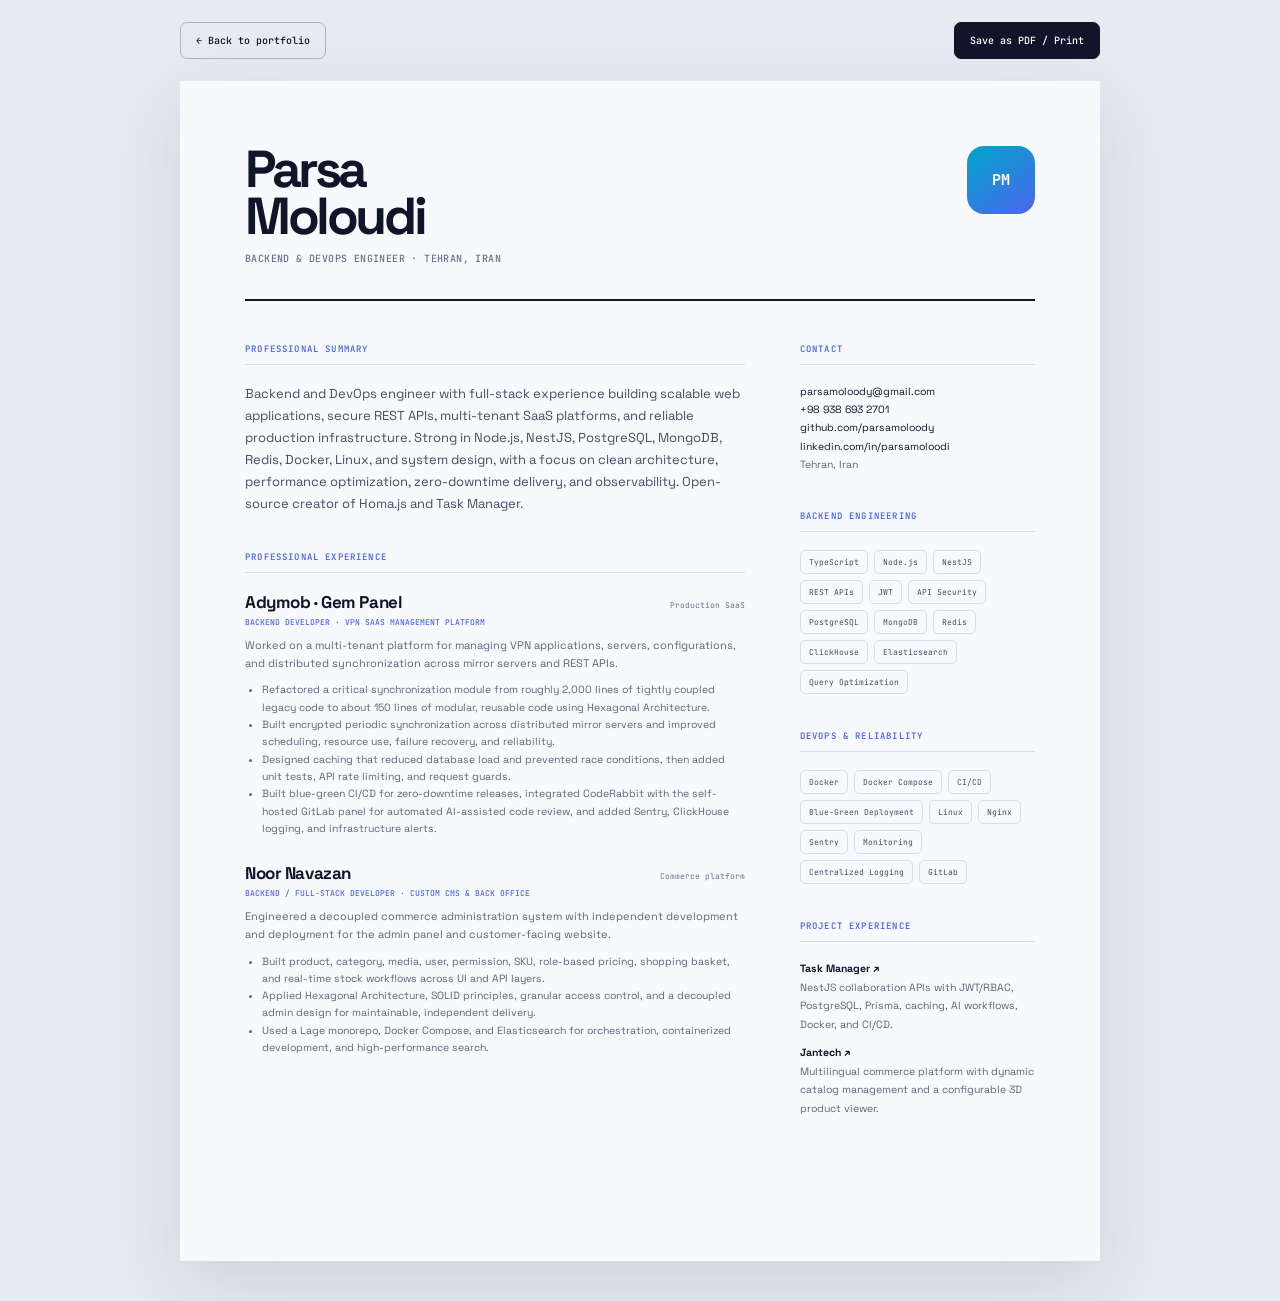
==== resume.html @ d41de558 "Add CodeRabbit GitLab integration to resume" ====
<!DOCTYPE html>
<html lang="en">
<head>
  <meta charset="UTF-8">
  <meta name="viewport" content="width=device-width, initial-scale=1.0">
  <meta name="description" content="Résumé of Parsa Moloudi, backend and DevOps engineer specializing in scalable APIs, clean architecture, performance, CI/CD, and production reliability.">
  <title>Parsa Moloudi | Backend &amp; DevOps Résumé</title>
  <link rel="preconnect" href="https://fonts.googleapis.com">
  <link rel="preconnect" href="https://fonts.gstatic.com" crossorigin>
  <link href="https://fonts.googleapis.com/css2?family=JetBrains+Mono:wght@400;500;600&family=Space+Grotesk:wght@400;500;600;700&display=swap" rel="stylesheet">
  <style>
    :root{--ink:#11152a;--muted:#68708a;--line:#d8dceb;--paper:#f8f9fd;--blue:#4d66ed;--cyan:#00a6ca;--display:"Space Grotesk",sans-serif;--mono:"JetBrains Mono",monospace}*{box-sizing:border-box}body{margin:0;color:var(--ink);background:#e8eaf2;font-family:var(--display);-webkit-font-smoothing:antialiased}.actions{display:flex;width:min(920px,calc(100% - 32px));margin:22px auto;align-items:center;justify-content:space-between}.actions a,.actions button{padding:11px 15px;border:1px solid #aeb4c7;border-radius:7px;color:var(--ink);background:transparent;font:500 10px var(--mono);text-decoration:none;cursor:pointer}.actions button{color:#fff;border-color:var(--ink);background:var(--ink)}.page{width:min(920px,calc(100% - 32px));min-height:1180px;margin:0 auto 40px;padding:65px;background:var(--paper);box-shadow:0 25px 70px rgba(25,30,55,.12)}.header{display:grid;grid-template-columns:1fr auto;gap:35px;padding-bottom:34px;border-bottom:2px solid var(--ink)}.header h1{margin:0;font-size:52px;line-height:.9;letter-spacing:-.065em}.header p{margin:12px 0 0;color:var(--muted);font:500 10px var(--mono);letter-spacing:.04em}.mark{display:grid;width:68px;height:68px;place-items:center;border-radius:17px;color:#fff;background:linear-gradient(145deg,var(--cyan),var(--blue));font:700 15px var(--mono)}.layout{display:grid;grid-template-columns:1.7fr .8fr;gap:55px;padding-top:42px}section{margin-bottom:36px}h2{margin:0 0 18px;padding-bottom:9px;border-bottom:1px solid var(--line);color:var(--blue);font:600 9px var(--mono);letter-spacing:.13em;text-transform:uppercase}.summary{margin:0;color:#454d66;font-size:13px;line-height:1.7}.entry{margin-bottom:25px}.entry-head{display:flex;align-items:baseline;justify-content:space-between;gap:20px}.entry h3{margin:0;font-size:17px;letter-spacing:-.025em}.entry time{color:var(--muted);font:400 8px var(--mono);white-space:nowrap}.entry .type{display:block;margin-top:4px;color:var(--blue);font:500 8px var(--mono)}.entry p{margin:9px 0 0;color:#5d647b;font-size:11px;line-height:1.65}.entry ul{margin:9px 0 0;padding-left:17px;color:#5d647b;font-size:10.5px;line-height:1.65}.side p,.side a{color:#5d647b;font-size:10.5px;line-height:1.75}.side a{color:var(--ink);text-decoration:none}.skills{display:flex;flex-wrap:wrap;gap:6px}.skills span{padding:6px 8px;border:1px solid var(--line);border-radius:5px;color:#454d66;font:400 8px var(--mono)}.facts{margin:0}.facts div{display:flex;justify-content:space-between;padding:8px 0;border-bottom:1px solid var(--line);font-size:10px}.facts dt{color:var(--muted)}.facts dd{margin:0;font-weight:600}.note{padding:11px;border-left:2px solid var(--cyan);background:#f0f4ff;color:#5d647b!important;font-size:9px!important}@media(max-width:680px){.page{padding:38px 26px}.layout{grid-template-columns:1fr;gap:15px}.header h1{font-size:40px}.mark{width:54px;height:54px}.actions{margin-block:14px}}@media print{@page{size:A4;margin:0}body{background:#fff}.actions{display:none}.page{width:100%;min-height:auto;margin:0;padding:45px 52px;box-shadow:none}.layout{gap:45px}section{margin-bottom:28px}}
  </style>
</head>
<body>
  <div class="actions"><a href="index.html">← Back to portfolio</a><button type="button" onclick="window.print()">Save as PDF / Print</button></div>
  <main class="page">
    <header class="header">
      <div><h1>Parsa<br>Moloudi</h1><p>BACKEND &amp; DEVOPS ENGINEER · TEHRAN, IRAN</p></div>
      <div class="mark">PM</div>
    </header>

    <div class="layout">
      <div>
        <section>
          <h2>Professional summary</h2>
          <p class="summary">Backend and DevOps engineer with full-stack experience building scalable web applications, secure REST APIs, multi-tenant SaaS platforms, and reliable production infrastructure. Strong in Node.js, NestJS, PostgreSQL, MongoDB, Redis, Docker, Linux, and system design, with a focus on clean architecture, performance optimization, zero-downtime delivery, and observability. Open-source creator of Homa.js and Task Manager.</p>
        </section>

        <section>
          <h2>Professional experience</h2>
          <article class="entry">
            <div class="entry-head"><h3>Adymob · Gem Panel</h3><time>Production SaaS</time></div>
            <span class="type">BACKEND DEVELOPER · VPN SAAS MANAGEMENT PLATFORM</span>
            <p>Worked on a multi-tenant platform for managing VPN applications, servers, configurations, and distributed synchronization across mirror servers and REST APIs.</p>
            <ul><li>Refactored a critical synchronization module from roughly 2,000 lines of tightly coupled legacy code to about 150 lines of modular, reusable code using Hexagonal Architecture.</li><li>Built encrypted periodic synchronization across distributed mirror servers and improved scheduling, resource use, failure recovery, and reliability.</li><li>Designed caching that reduced database load and prevented race conditions, then added unit tests, API rate limiting, and request guards.</li><li>Built blue-green CI/CD for zero-downtime releases, integrated CodeRabbit with the self-hosted GitLab panel for automated AI-assisted code review, and added Sentry, ClickHouse logging, and infrastructure alerts.</li></ul>
          </article>

          <article class="entry">
            <div class="entry-head"><h3>Noor Navazan</h3><time>Commerce platform</time></div>
            <span class="type">BACKEND / FULL-STACK DEVELOPER · CUSTOM CMS &amp; BACK OFFICE</span>
            <p>Engineered a decoupled commerce administration system with independent development and deployment for the admin panel and customer-facing website.</p>
            <ul><li>Built product, category, media, user, permission, SKU, role-based pricing, shopping basket, and real-time stock workflows across UI and API layers.</li><li>Applied Hexagonal Architecture, SOLID principles, granular access control, and a decoupled admin design for maintainable, independent delivery.</li><li>Used a Lage monorepo, Docker Compose, and Elasticsearch for orchestration, containerized development, and high-performance search.</li></ul>
          </article>
        </section>
      </div>

      <aside class="side">
        <section>
          <h2>Contact</h2>
          <p><a href="mailto:parsamoloody@gmail.com">parsamoloody@gmail.com</a><br><a href="tel:+989386932701">+98 938 693 2701</a><br><a href="https://github.com/parsamoloody">github.com/parsamoloody</a><br><a href="https://www.linkedin.com/in/parsamoloodi/">linkedin.com/in/parsamoloodi</a><br>Tehran, Iran</p>
        </section>

        <section>
          <h2>Backend engineering</h2>
          <div class="skills"><span>TypeScript</span><span>Node.js</span><span>NestJS</span><span>REST APIs</span><span>JWT</span><span>API Security</span><span>PostgreSQL</span><span>MongoDB</span><span>Redis</span><span>ClickHouse</span><span>Elasticsearch</span><span>Query Optimization</span></div>
        </section>

        <section>
          <h2>DevOps &amp; reliability</h2>
          <div class="skills"><span>Docker</span><span>Docker Compose</span><span>CI/CD</span><span>Blue-Green Deployment</span><span>Linux</span><span>Nginx</span><span>Sentry</span><span>Monitoring</span><span>Centralized Logging</span><span>GitLab</span></div>
        </section>

        <section>
          <h2>Project experience</h2>
          <p><strong><a href="https://github.com/parsamoloody/taks_manager">Task Manager ↗</a></strong><br>NestJS collaboration APIs with JWT/RBAC, PostgreSQL, Prisma, caching, AI workflows, Docker, and CI/CD.</p>
          <p><strong><a href="https://smartcdv2.vercel.app/en">Jantech ↗</a></strong><br>Multilingual commerce platform with dynamic catalog management and a configurable 3D product viewer.</p>
        </section>
      </aside>
    </div>
  </main>
</body>
</html>
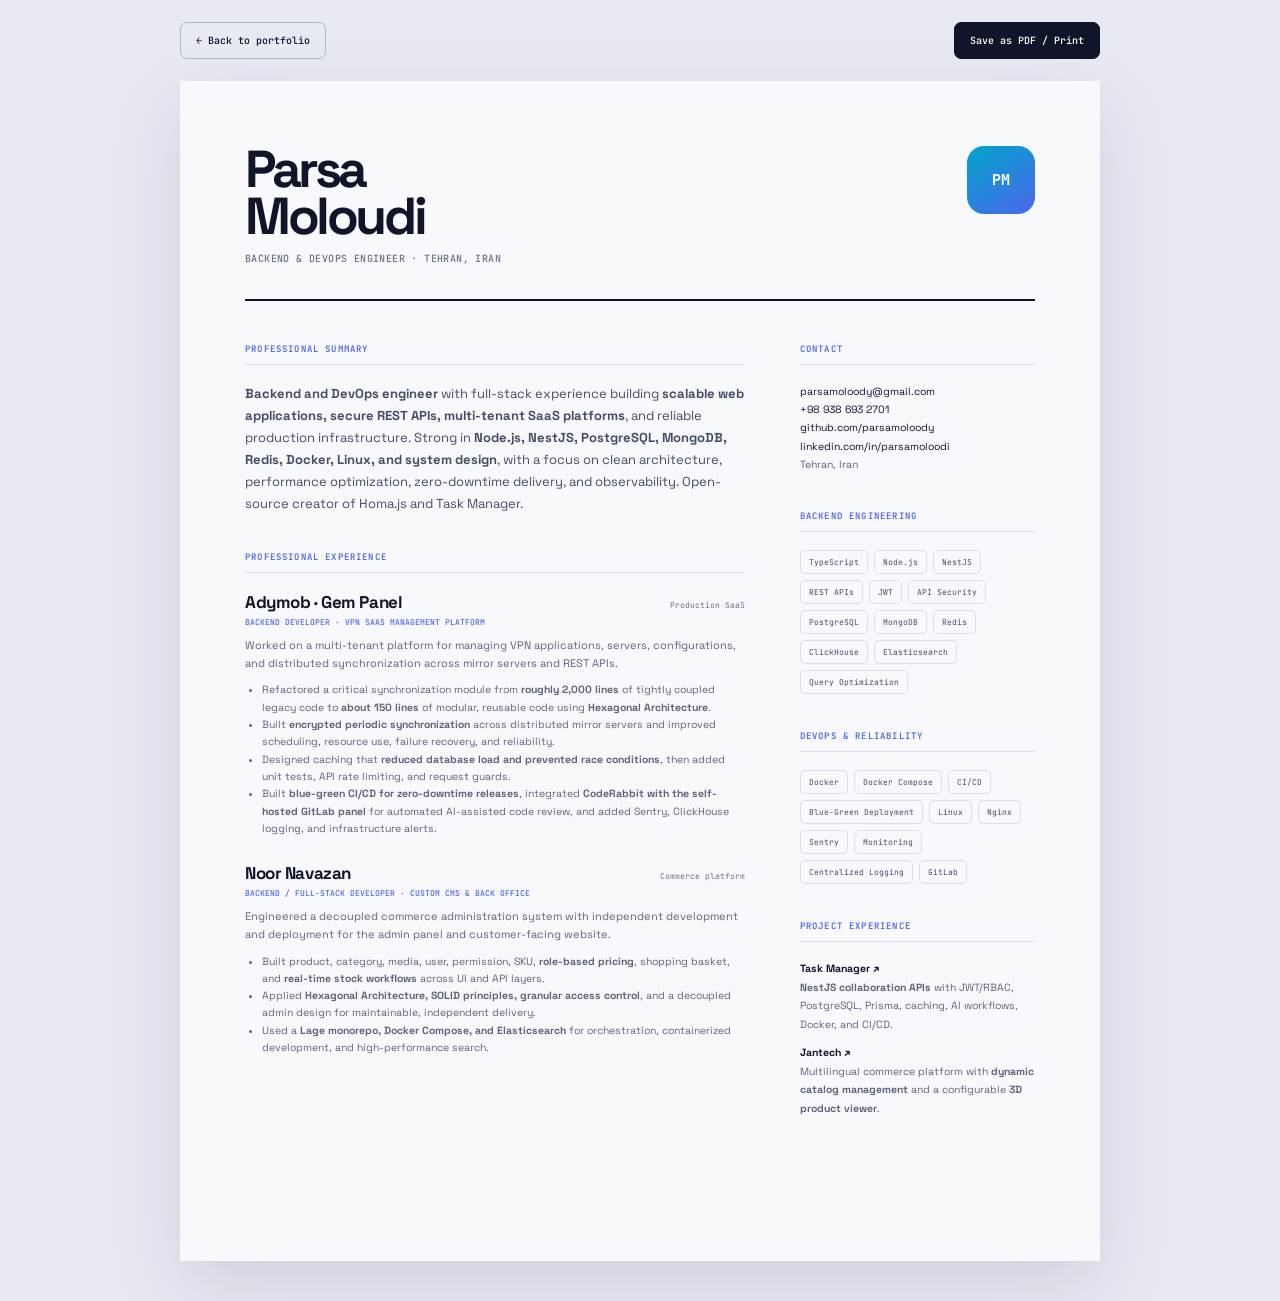
==== commit dbb9549d: "Emphasize key resume achievements" ====
--- a/resume.html
+++ b/resume.html
@@ -24,7 +24,7 @@
       <div>
         <section>
           <h2>Professional summary</h2>
-          <p class="summary">Backend and DevOps engineer with full-stack experience building scalable web applications, secure REST APIs, multi-tenant SaaS platforms, and reliable production infrastructure. Strong in Node.js, NestJS, PostgreSQL, MongoDB, Redis, Docker, Linux, and system design, with a focus on clean architecture, performance optimization, zero-downtime delivery, and observability. Open-source creator of Homa.js and Task Manager.</p>
+          <p class="summary"><strong>Backend and DevOps engineer</strong> with full-stack experience building <strong>scalable web applications, secure REST APIs, multi-tenant SaaS platforms</strong>, and reliable production infrastructure. Strong in <strong>Node.js, NestJS, PostgreSQL, MongoDB, Redis, Docker, Linux, and system design</strong>, with a focus on clean architecture, performance optimization, zero-downtime delivery, and observability. Open-source creator of Homa.js and Task Manager.</p>
         </section>
 
         <section>
@@ -33,14 +33,14 @@
             <div class="entry-head"><h3>Adymob · Gem Panel</h3><time>Production SaaS</time></div>
             <span class="type">BACKEND DEVELOPER · VPN SAAS MANAGEMENT PLATFORM</span>
             <p>Worked on a multi-tenant platform for managing VPN applications, servers, configurations, and distributed synchronization across mirror servers and REST APIs.</p>
-            <ul><li>Refactored a critical synchronization module from roughly 2,000 lines of tightly coupled legacy code to about 150 lines of modular, reusable code using Hexagonal Architecture.</li><li>Built encrypted periodic synchronization across distributed mirror servers and improved scheduling, resource use, failure recovery, and reliability.</li><li>Designed caching that reduced database load and prevented race conditions, then added unit tests, API rate limiting, and request guards.</li><li>Built blue-green CI/CD for zero-downtime releases, integrated CodeRabbit with the self-hosted GitLab panel for automated AI-assisted code review, and added Sentry, ClickHouse logging, and infrastructure alerts.</li></ul>
+            <ul><li>Refactored a critical synchronization module from <strong>roughly 2,000 lines</strong> of tightly coupled legacy code to <strong>about 150 lines</strong> of modular, reusable code using <strong>Hexagonal Architecture</strong>.</li><li>Built <strong>encrypted periodic synchronization</strong> across distributed mirror servers and improved scheduling, resource use, failure recovery, and reliability.</li><li>Designed caching that <strong>reduced database load and prevented race conditions</strong>, then added unit tests, API rate limiting, and request guards.</li><li>Built <strong>blue-green CI/CD for zero-downtime releases</strong>, integrated <strong>CodeRabbit with the self-hosted GitLab panel</strong> for automated AI-assisted code review, and added Sentry, ClickHouse logging, and infrastructure alerts.</li></ul>
           </article>
 
           <article class="entry">
             <div class="entry-head"><h3>Noor Navazan</h3><time>Commerce platform</time></div>
             <span class="type">BACKEND / FULL-STACK DEVELOPER · CUSTOM CMS &amp; BACK OFFICE</span>
             <p>Engineered a decoupled commerce administration system with independent development and deployment for the admin panel and customer-facing website.</p>
-            <ul><li>Built product, category, media, user, permission, SKU, role-based pricing, shopping basket, and real-time stock workflows across UI and API layers.</li><li>Applied Hexagonal Architecture, SOLID principles, granular access control, and a decoupled admin design for maintainable, independent delivery.</li><li>Used a Lage monorepo, Docker Compose, and Elasticsearch for orchestration, containerized development, and high-performance search.</li></ul>
+            <ul><li>Built product, category, media, user, permission, SKU, <strong>role-based pricing</strong>, shopping basket, and <strong>real-time stock workflows</strong> across UI and API layers.</li><li>Applied <strong>Hexagonal Architecture, SOLID principles, granular access control</strong>, and a decoupled admin design for maintainable, independent delivery.</li><li>Used a <strong>Lage monorepo, Docker Compose, and Elasticsearch</strong> for orchestration, containerized development, and high-performance search.</li></ul>
           </article>
         </section>
       </div>
@@ -63,8 +63,8 @@
 
         <section>
           <h2>Project experience</h2>
-          <p><strong><a href="https://github.com/parsamoloody/taks_manager">Task Manager ↗</a></strong><br>NestJS collaboration APIs with JWT/RBAC, PostgreSQL, Prisma, caching, AI workflows, Docker, and CI/CD.</p>
-          <p><strong><a href="https://smartcdv2.vercel.app/en">Jantech ↗</a></strong><br>Multilingual commerce platform with dynamic catalog management and a configurable 3D product viewer.</p>
+          <p><strong><a href="https://github.com/parsamoloody/taks_manager">Task Manager ↗</a></strong><br><strong>NestJS collaboration APIs</strong> with JWT/RBAC, PostgreSQL, Prisma, caching, AI workflows, Docker, and CI/CD.</p>
+          <p><strong><a href="https://smartcdv2.vercel.app/en">Jantech ↗</a></strong><br>Multilingual commerce platform with <strong>dynamic catalog management</strong> and a configurable <strong>3D product viewer</strong>.</p>
         </section>
       </aside>
     </div>
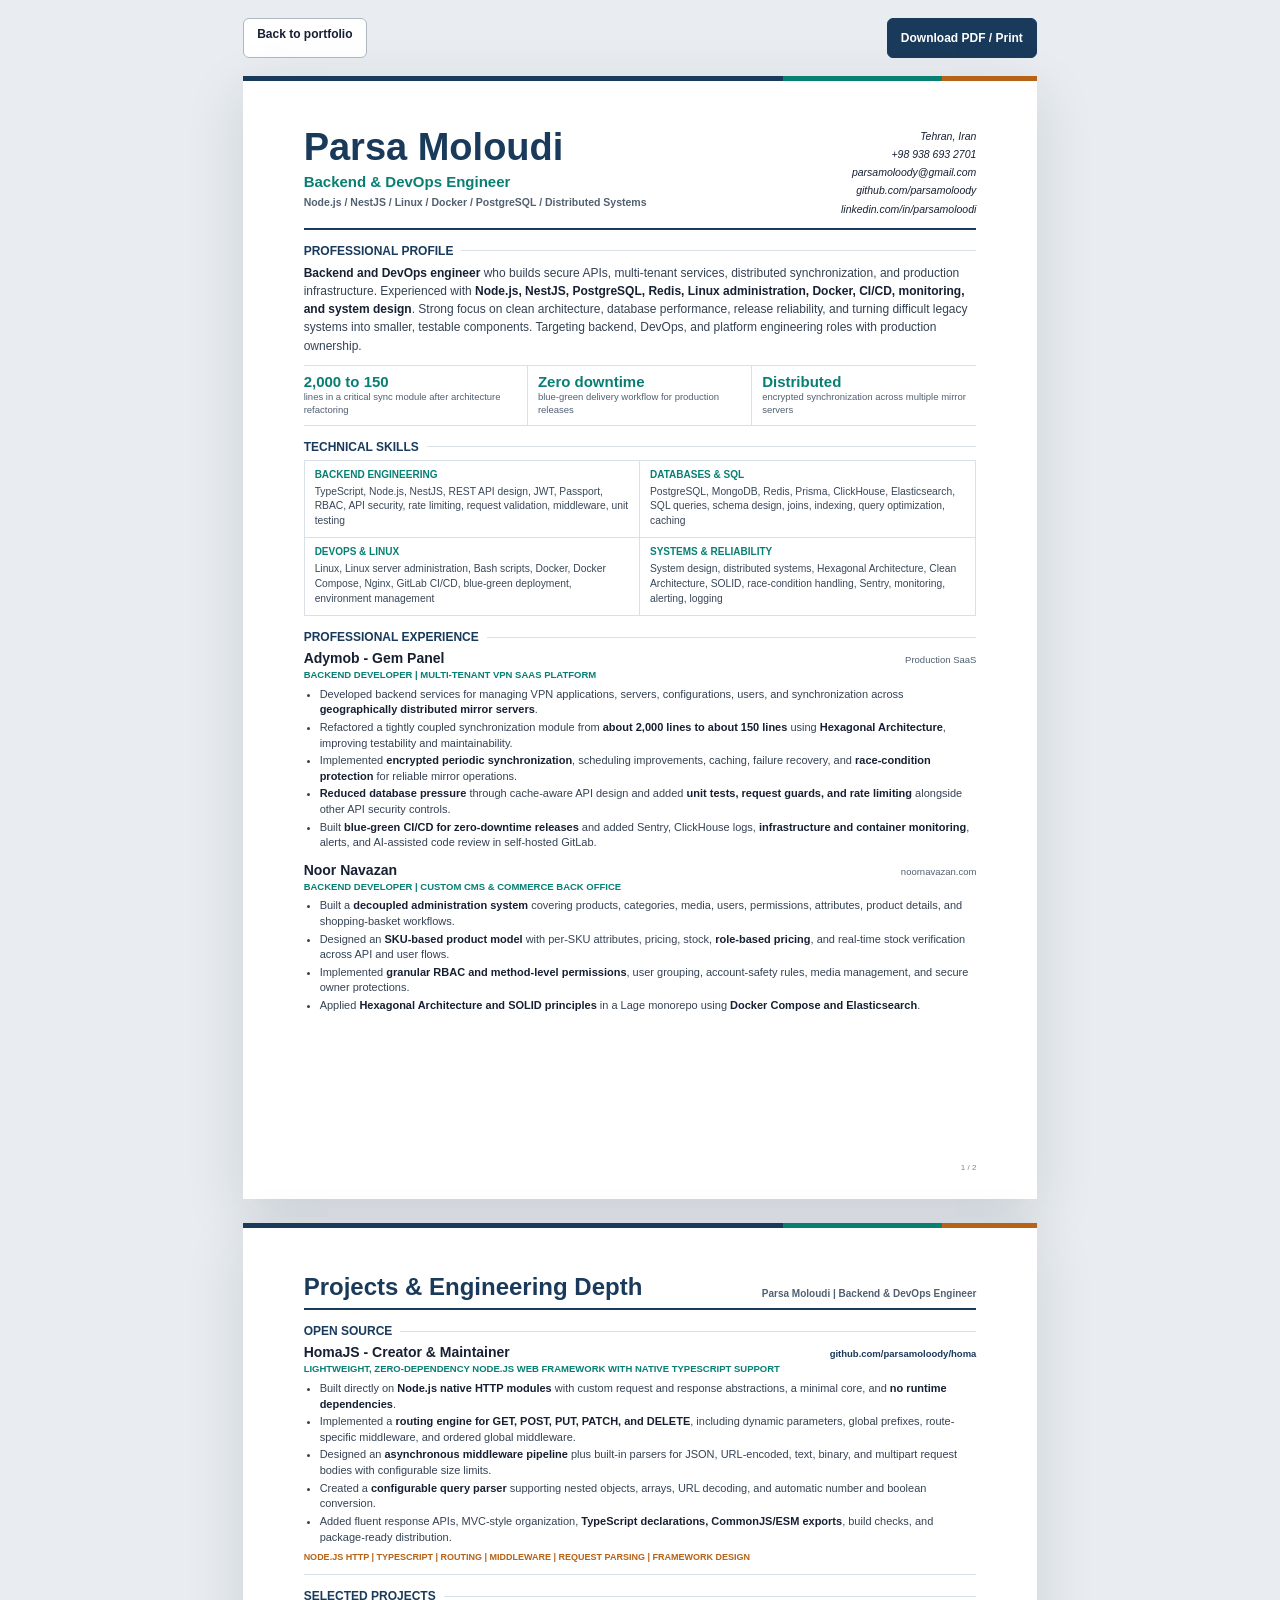
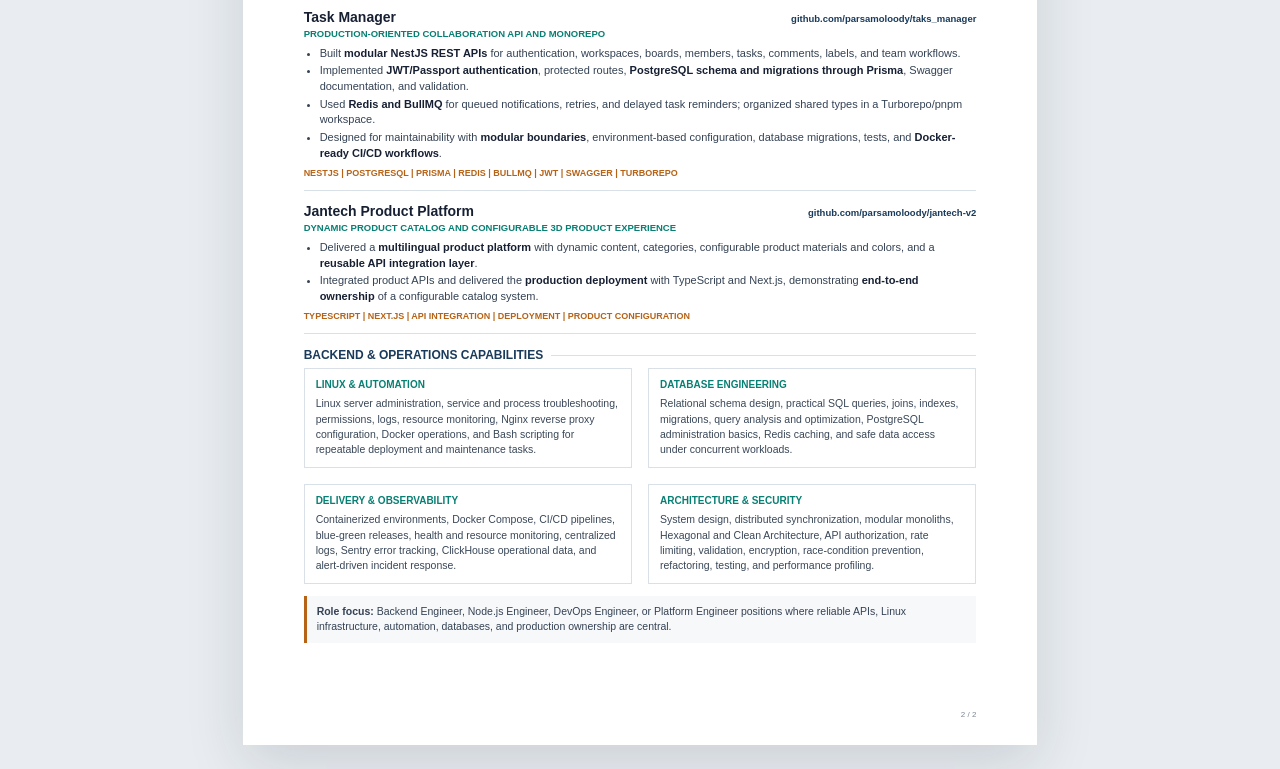
==== commit 68b9be3a: "update my resume" ====
--- a/resume.html
+++ b/resume.html
@@ -3,71 +3,615 @@
 <head>
   <meta charset="UTF-8">
   <meta name="viewport" content="width=device-width, initial-scale=1.0">
-  <meta name="description" content="Résumé of Parsa Moloudi, backend and DevOps engineer specializing in scalable APIs, clean architecture, performance, CI/CD, and production reliability.">
-  <title>Parsa Moloudi | Backend &amp; DevOps Résumé</title>
-  <link rel="preconnect" href="https://fonts.googleapis.com">
-  <link rel="preconnect" href="https://fonts.gstatic.com" crossorigin>
-  <link href="https://fonts.googleapis.com/css2?family=JetBrains+Mono:wght@400;500;600&family=Space+Grotesk:wght@400;500;600;700&display=swap" rel="stylesheet">
+  <meta name="description" content="Resume of Parsa Moloudi, a backend and DevOps engineer specializing in Node.js, NestJS, Linux, Docker, databases, system design, and reliable production systems.">
+  <title>Parsa Moloudi | Backend &amp; DevOps Engineer</title>
   <style>
-    :root{--ink:#11152a;--muted:#68708a;--line:#d8dceb;--paper:#f8f9fd;--blue:#4d66ed;--cyan:#00a6ca;--display:"Space Grotesk",sans-serif;--mono:"JetBrains Mono",monospace}*{box-sizing:border-box}body{margin:0;color:var(--ink);background:#e8eaf2;font-family:var(--display);-webkit-font-smoothing:antialiased}.actions{display:flex;width:min(920px,calc(100% - 32px));margin:22px auto;align-items:center;justify-content:space-between}.actions a,.actions button{padding:11px 15px;border:1px solid #aeb4c7;border-radius:7px;color:var(--ink);background:transparent;font:500 10px var(--mono);text-decoration:none;cursor:pointer}.actions button{color:#fff;border-color:var(--ink);background:var(--ink)}.page{width:min(920px,calc(100% - 32px));min-height:1180px;margin:0 auto 40px;padding:65px;background:var(--paper);box-shadow:0 25px 70px rgba(25,30,55,.12)}.header{display:grid;grid-template-columns:1fr auto;gap:35px;padding-bottom:34px;border-bottom:2px solid var(--ink)}.header h1{margin:0;font-size:52px;line-height:.9;letter-spacing:-.065em}.header p{margin:12px 0 0;color:var(--muted);font:500 10px var(--mono);letter-spacing:.04em}.mark{display:grid;width:68px;height:68px;place-items:center;border-radius:17px;color:#fff;background:linear-gradient(145deg,var(--cyan),var(--blue));font:700 15px var(--mono)}.layout{display:grid;grid-template-columns:1.7fr .8fr;gap:55px;padding-top:42px}section{margin-bottom:36px}h2{margin:0 0 18px;padding-bottom:9px;border-bottom:1px solid var(--line);color:var(--blue);font:600 9px var(--mono);letter-spacing:.13em;text-transform:uppercase}.summary{margin:0;color:#454d66;font-size:13px;line-height:1.7}.entry{margin-bottom:25px}.entry-head{display:flex;align-items:baseline;justify-content:space-between;gap:20px}.entry h3{margin:0;font-size:17px;letter-spacing:-.025em}.entry time{color:var(--muted);font:400 8px var(--mono);white-space:nowrap}.entry .type{display:block;margin-top:4px;color:var(--blue);font:500 8px var(--mono)}.entry p{margin:9px 0 0;color:#5d647b;font-size:11px;line-height:1.65}.entry ul{margin:9px 0 0;padding-left:17px;color:#5d647b;font-size:10.5px;line-height:1.65}.side p,.side a{color:#5d647b;font-size:10.5px;line-height:1.75}.side a{color:var(--ink);text-decoration:none}.skills{display:flex;flex-wrap:wrap;gap:6px}.skills span{padding:6px 8px;border:1px solid var(--line);border-radius:5px;color:#454d66;font:400 8px var(--mono)}.facts{margin:0}.facts div{display:flex;justify-content:space-between;padding:8px 0;border-bottom:1px solid var(--line);font-size:10px}.facts dt{color:var(--muted)}.facts dd{margin:0;font-weight:600}.note{padding:11px;border-left:2px solid var(--cyan);background:#f0f4ff;color:#5d647b!important;font-size:9px!important}@media(max-width:680px){.page{padding:38px 26px}.layout{grid-template-columns:1fr;gap:15px}.header h1{font-size:40px}.mark{width:54px;height:54px}.actions{margin-block:14px}}@media print{@page{size:A4;margin:0}body{background:#fff}.actions{display:none}.page{width:100%;min-height:auto;margin:0;padding:45px 52px;box-shadow:none}.layout{gap:45px}section{margin-bottom:28px}}
+    :root {
+      --ink: #172033;
+      --muted: #526071;
+      --line: #d9e0e7;
+      --paper: #ffffff;
+      --canvas: #e9edf1;
+      --navy: #193a5a;
+      --teal: #087f73;
+      --amber: #b66317;
+    }
+
+    * { box-sizing: border-box; }
+
+    html { background: var(--canvas); }
+
+    body {
+      margin: 0;
+      color: var(--ink);
+      background: var(--canvas);
+      font-family: Arial, "Helvetica Neue", sans-serif;
+      -webkit-font-smoothing: antialiased;
+    }
+
+    a { color: inherit; }
+
+    .actions {
+      display: flex;
+      width: min(210mm, calc(100% - 32px));
+      margin: 18px auto;
+      align-items: center;
+      justify-content: space-between;
+      gap: 12px;
+    }
+
+    .actions a,
+    .actions button {
+      min-height: 40px;
+      padding: 9px 13px;
+      border: 1px solid #aeb8c3;
+      border-radius: 6px;
+      background: #fff;
+      color: var(--ink);
+      font: 700 12px/1 Arial, sans-serif;
+      text-decoration: none;
+      cursor: pointer;
+    }
+
+    .actions button {
+      border-color: var(--navy);
+      background: var(--navy);
+      color: #fff;
+    }
+
+    .sheet {
+      position: relative;
+      width: min(210mm, calc(100% - 32px));
+      min-height: 297mm;
+      margin: 0 auto 24px;
+      padding: 14mm 16mm 13mm;
+      overflow: hidden;
+      background: var(--paper);
+      box-shadow: 0 18px 55px rgba(23, 32, 51, 0.14);
+    }
+
+    .sheet::before {
+      position: absolute;
+      top: 0;
+      right: 0;
+      left: 0;
+      height: 5px;
+      content: "";
+      background: linear-gradient(90deg, var(--navy) 0 68%, var(--teal) 68% 88%, var(--amber) 88%);
+    }
+
+    .masthead {
+      display: grid;
+      grid-template-columns: minmax(0, 1fr) auto;
+      gap: 24px;
+      align-items: start;
+      padding-bottom: 12px;
+      border-bottom: 2px solid var(--navy);
+    }
+
+    .name {
+      margin: 0;
+      color: var(--navy);
+      font-size: 38px;
+      line-height: 0.98;
+      letter-spacing: 0;
+    }
+
+    .role {
+      margin: 7px 0 0;
+      color: var(--teal);
+      font-size: 15px;
+      font-weight: 800;
+      letter-spacing: 0;
+    }
+
+    .role-focus {
+      margin: 5px 0 0;
+      color: var(--muted);
+      font-size: 10.5px;
+      font-weight: 700;
+      line-height: 1.45;
+    }
+
+    .contact {
+      display: grid;
+      gap: 4px;
+      margin: 0;
+      text-align: right;
+      font-size: 10.5px;
+      line-height: 1.35;
+    }
+
+    .contact a { text-decoration: none; }
+    .contact a:hover { text-decoration: underline; }
+
+    .section {
+      margin-top: 15px;
+      break-inside: avoid;
+    }
+
+    .section-title {
+      display: flex;
+      gap: 8px;
+      align-items: center;
+      margin: 0 0 7px;
+      color: var(--navy);
+      font-size: 12px;
+      line-height: 1;
+      letter-spacing: 0;
+      text-transform: uppercase;
+    }
+
+    .section-title::after {
+      height: 1px;
+      flex: 1;
+      content: "";
+      background: var(--line);
+    }
+
+    .summary {
+      margin: 0;
+      color: #344254;
+      font-size: 12px;
+      line-height: 1.52;
+    }
+
+    .summary strong { color: var(--ink); }
+
+    .impact-row {
+      display: grid;
+      grid-template-columns: repeat(3, 1fr);
+      margin-top: 10px;
+      border-block: 1px solid var(--line);
+    }
+
+    .impact {
+      min-width: 0;
+      padding: 8px 10px;
+      border-right: 1px solid var(--line);
+    }
+
+    .impact:first-child { padding-left: 0; }
+    .impact:last-child { padding-right: 0; border-right: 0; }
+
+    .impact strong {
+      display: block;
+      margin-bottom: 2px;
+      color: var(--teal);
+      font-size: 15px;
+      line-height: 1;
+    }
+
+    .impact span {
+      display: block;
+      color: var(--muted);
+      font-size: 9.5px;
+      line-height: 1.35;
+    }
+
+    .skill-grid {
+      display: grid;
+      grid-template-columns: 1fr 1fr;
+      border: 1px solid var(--line);
+    }
+
+    .skill-group {
+      padding: 8px 10px;
+      border-right: 1px solid var(--line);
+      border-bottom: 1px solid var(--line);
+    }
+
+    .skill-group:nth-child(2n) { border-right: 0; }
+    .skill-group:nth-last-child(-n + 2) { border-bottom: 0; }
+
+    .skill-group h3 {
+      margin: 0 0 4px;
+      color: var(--teal);
+      font-size: 10px;
+      line-height: 1.2;
+      text-transform: uppercase;
+    }
+
+    .skill-group p {
+      margin: 0;
+      color: #394758;
+      font-size: 10.3px;
+      line-height: 1.45;
+    }
+
+    .entry {
+      margin-top: 11px;
+      break-inside: avoid;
+    }
+
+    .entry:first-of-type { margin-top: 0; }
+
+    .entry-head {
+      display: grid;
+      grid-template-columns: minmax(0, 1fr) auto;
+      gap: 14px;
+      align-items: baseline;
+    }
+
+    .entry h3,
+    .project h3 {
+      margin: 0;
+      color: var(--ink);
+      font-size: 14px;
+      line-height: 1.2;
+    }
+
+    .entry-meta,
+    .project-meta {
+      margin: 2px 0 0;
+      color: var(--teal);
+      font-size: 9.5px;
+      font-weight: 800;
+      line-height: 1.35;
+      text-transform: uppercase;
+    }
+
+    .context {
+      color: var(--muted);
+      font-size: 9.5px;
+      white-space: nowrap;
+    }
+
+    .entry ul,
+    .project ul,
+    .capability-list {
+      margin: 5px 0 0;
+      padding-left: 16px;
+      color: #344254;
+      font-size: 11px;
+      line-height: 1.42;
+    }
+
+    .entry li,
+    .project li,
+    .capability-list li { margin: 2px 0; }
+
+    .entry strong,
+    .project strong { color: var(--ink); }
+
+    .page-header {
+      display: flex;
+      align-items: flex-end;
+      justify-content: space-between;
+      gap: 20px;
+      padding-bottom: 9px;
+      border-bottom: 2px solid var(--navy);
+    }
+
+    .page-header h1 {
+      margin: 0;
+      color: var(--navy);
+      font-size: 24px;
+      line-height: 1;
+      letter-spacing: 0;
+    }
+
+    .page-header p {
+      margin: 0;
+      color: var(--muted);
+      font-size: 10px;
+      font-weight: 700;
+    }
+
+    .project {
+      margin-top: 12px;
+      padding-bottom: 11px;
+      border-bottom: 1px solid var(--line);
+      break-inside: avoid;
+    }
+
+    .project:first-of-type { margin-top: 0; }
+
+    .project-title {
+      display: flex;
+      align-items: baseline;
+      justify-content: space-between;
+      gap: 16px;
+    }
+
+    .project-link {
+      flex: 0 0 auto;
+      color: var(--navy);
+      font-size: 9.5px;
+      font-weight: 700;
+      text-decoration: none;
+    }
+
+    .project-link:hover { text-decoration: underline; }
+
+    .tech-line {
+      margin: 6px 0 0;
+      color: var(--amber);
+      font-size: 9px;
+      font-weight: 800;
+      line-height: 1.35;
+    }
+
+    .two-column {
+      display: grid;
+      grid-template-columns: 1fr 1fr;
+      gap: 16px;
+    }
+
+    .support-block {
+      padding: 10px 11px;
+      border: 1px solid var(--line);
+      break-inside: avoid;
+    }
+
+    .support-block h3 {
+      margin: 0 0 5px;
+      color: var(--teal);
+      font-size: 10px;
+      line-height: 1.2;
+      text-transform: uppercase;
+    }
+
+    .support-block p {
+      margin: 0;
+      color: #394758;
+      font-size: 10.5px;
+      line-height: 1.45;
+    }
+
+    .target-line {
+      margin: 12px 0 0;
+      padding: 8px 10px;
+      border-left: 3px solid var(--amber);
+      background: #f7f8fa;
+      color: #344254;
+      font-size: 10.5px;
+      line-height: 1.45;
+    }
+
+    .page-number {
+      position: absolute;
+      right: 16mm;
+      bottom: 7mm;
+      color: #7b8794;
+      font-size: 8px;
+    }
+
+    @media (max-width: 700px) {
+      .sheet {
+        width: 100%;
+        min-height: auto;
+        margin-bottom: 14px;
+        padding: 30px 22px 42px;
+      }
+
+      .masthead { grid-template-columns: 1fr; gap: 12px; }
+      .contact { text-align: left; }
+      .impact-row, .skill-grid, .two-column { grid-template-columns: 1fr; }
+      .impact { border-right: 0; border-bottom: 1px solid var(--line); padding-inline: 0; }
+      .impact:last-child { border-bottom: 0; }
+      .skill-group { border-right: 0; }
+      .skill-group:nth-last-child(2) { border-bottom: 1px solid var(--line); }
+      .page-header { align-items: flex-start; flex-direction: column; gap: 5px; }
+      .entry-head { grid-template-columns: 1fr; gap: 2px; }
+      .context { white-space: normal; }
+      .name { font-size: 34px; }
+    }
+
+    @media print {
+      @page { size: A4; margin: 0; }
+
+      html,
+      body {
+        background: #fff;
+        print-color-adjust: exact;
+        -webkit-print-color-adjust: exact;
+      }
+
+      .actions { display: none; }
+
+      .sheet {
+        width: 210mm;
+        height: 297mm;
+        min-height: 297mm;
+        margin: 0;
+        box-shadow: none;
+        break-after: page;
+        page-break-after: always;
+      }
+
+      .sheet:last-child {
+        break-after: auto;
+        page-break-after: auto;
+      }
+    }
   </style>
 </head>
 <body>
-  <div class="actions"><a href="index.html">← Back to portfolio</a><button type="button" onclick="window.print()">Save as PDF / Print</button></div>
-  <main class="page">
-    <header class="header">
-      <div><h1>Parsa<br>Moloudi</h1><p>BACKEND &amp; DEVOPS ENGINEER · TEHRAN, IRAN</p></div>
-      <div class="mark">PM</div>
-    </header>
-
-    <div class="layout">
-      <div>
-        <section>
-          <h2>Professional summary</h2>
-          <p class="summary"><strong>Backend and DevOps engineer</strong> with full-stack experience building <strong>scalable web applications, secure REST APIs, multi-tenant SaaS platforms</strong>, and reliable production infrastructure. Strong in <strong>Node.js, NestJS, PostgreSQL, MongoDB, Redis, Docker, Linux, and system design</strong>, with a focus on clean architecture, performance optimization, zero-downtime delivery, and observability. Open-source creator of Homa.js and Task Manager.</p>
-        </section>
-
-        <section>
-          <h2>Professional experience</h2>
-          <article class="entry">
-            <div class="entry-head"><h3>Adymob · Gem Panel</h3><time>Production SaaS</time></div>
-            <span class="type">BACKEND DEVELOPER · VPN SAAS MANAGEMENT PLATFORM</span>
-            <p>Worked on a multi-tenant platform for managing VPN applications, servers, configurations, and distributed synchronization across mirror servers and REST APIs.</p>
-            <ul><li>Refactored a critical synchronization module from <strong>roughly 2,000 lines</strong> of tightly coupled legacy code to <strong>about 150 lines</strong> of modular, reusable code using <strong>Hexagonal Architecture</strong>.</li><li>Built <strong>encrypted periodic synchronization</strong> across distributed mirror servers and improved scheduling, resource use, failure recovery, and reliability.</li><li>Designed caching that <strong>reduced database load and prevented race conditions</strong>, then added unit tests, API rate limiting, and request guards.</li><li>Built <strong>blue-green CI/CD for zero-downtime releases</strong>, integrated <strong>CodeRabbit with the self-hosted GitLab panel</strong> for automated AI-assisted code review, and added Sentry, ClickHouse logging, and infrastructure alerts.</li></ul>
-          </article>
-
-          <article class="entry">
-            <div class="entry-head"><h3>Noor Navazan</h3><time>Commerce platform</time></div>
-            <span class="type">BACKEND / FULL-STACK DEVELOPER · CUSTOM CMS &amp; BACK OFFICE</span>
-            <p>Engineered a decoupled commerce administration system with independent development and deployment for the admin panel and customer-facing website.</p>
-            <ul><li>Built product, category, media, user, permission, SKU, <strong>role-based pricing</strong>, shopping basket, and <strong>real-time stock workflows</strong> across UI and API layers.</li><li>Applied <strong>Hexagonal Architecture, SOLID principles, granular access control</strong>, and a decoupled admin design for maintainable, independent delivery.</li><li>Used a <strong>Lage monorepo, Docker Compose, and Elasticsearch</strong> for orchestration, containerized development, and high-performance search.</li></ul>
-          </article>
-        </section>
-      </div>
-
-      <aside class="side">
-        <section>
-          <h2>Contact</h2>
-          <p><a href="mailto:parsamoloody@gmail.com">parsamoloody@gmail.com</a><br><a href="tel:+989386932701">+98 938 693 2701</a><br><a href="https://github.com/parsamoloody">github.com/parsamoloody</a><br><a href="https://www.linkedin.com/in/parsamoloodi/">linkedin.com/in/parsamoloodi</a><br>Tehran, Iran</p>
-        </section>
-
-        <section>
-          <h2>Backend engineering</h2>
-          <div class="skills"><span>TypeScript</span><span>Node.js</span><span>NestJS</span><span>REST APIs</span><span>JWT</span><span>API Security</span><span>PostgreSQL</span><span>MongoDB</span><span>Redis</span><span>ClickHouse</span><span>Elasticsearch</span><span>Query Optimization</span></div>
-        </section>
-
-        <section>
-          <h2>DevOps &amp; reliability</h2>
-          <div class="skills"><span>Docker</span><span>Docker Compose</span><span>CI/CD</span><span>Blue-Green Deployment</span><span>Linux</span><span>Nginx</span><span>Sentry</span><span>Monitoring</span><span>Centralized Logging</span><span>GitLab</span></div>
-        </section>
-
-        <section>
-          <h2>Project experience</h2>
-          <p><strong><a href="https://github.com/parsamoloody/taks_manager">Task Manager ↗</a></strong><br><strong>NestJS collaboration APIs</strong> with JWT/RBAC, PostgreSQL, Prisma, caching, AI workflows, Docker, and CI/CD.</p>
-          <p><strong><a href="https://smartcdv2.vercel.app/en">Jantech ↗</a></strong><br>Multilingual commerce platform with <strong>dynamic catalog management</strong> and a configurable <strong>3D product viewer</strong>.</p>
-        </section>
-      </aside>
-    </div>
+  <nav class="actions" aria-label="Resume actions">
+    <a href="index.html">Back to portfolio</a>
+    <button type="button" onclick="window.print()">Download PDF / Print</button>
+  </nav>
+
+  <main class="resume">
+    <article class="sheet" aria-label="Resume page 1">
+      <header class="masthead">
+        <div>
+          <h1 class="name">Parsa Moloudi</h1>
+          <p class="role">Backend &amp; DevOps Engineer</p>
+          <p class="role-focus">Node.js / NestJS / Linux / Docker / PostgreSQL / Distributed Systems</p>
+        </div>
+        <address class="contact">
+          <span>Tehran, Iran</span>
+          <a href="tel:+989386932701">+98 938 693 2701</a>
+          <a href="mailto:parsamoloody@gmail.com">parsamoloody@gmail.com</a>
+          <a href="https://github.com/parsamoloody">github.com/parsamoloody</a>
+          <a href="https://www.linkedin.com/in/parsamoloodi/">linkedin.com/in/parsamoloodi</a>
+        </address>
+      </header>
+
+      <section class="section">
+        <h2 class="section-title">Professional Profile</h2>
+        <p class="summary"><strong>Backend and DevOps engineer</strong> who builds secure APIs, multi-tenant services, distributed synchronization, and production infrastructure. Experienced with <strong>Node.js, NestJS, PostgreSQL, Redis, Linux administration, Docker, CI/CD, monitoring, and system design</strong>. Strong focus on clean architecture, database performance, release reliability, and turning difficult legacy systems into smaller, testable components. Targeting backend, DevOps, and platform engineering roles with production ownership.</p>
+
+        <div class="impact-row" aria-label="Selected impact">
+          <div class="impact"><strong>2,000 to 150</strong><span>lines in a critical sync module after architecture refactoring</span></div>
+          <div class="impact"><strong>Zero downtime</strong><span>blue-green delivery workflow for production releases</span></div>
+          <div class="impact"><strong>Distributed</strong><span>encrypted synchronization across multiple mirror servers</span></div>
+        </div>
+      </section>
+
+      <section class="section">
+        <h2 class="section-title">Technical Skills</h2>
+        <div class="skill-grid">
+          <div class="skill-group">
+            <h3>Backend Engineering</h3>
+            <p>TypeScript, Node.js, NestJS, REST API design, JWT, Passport, RBAC, API security, rate limiting, request validation, middleware, unit testing</p>
+          </div>
+          <div class="skill-group">
+            <h3>Databases &amp; SQL</h3>
+            <p>PostgreSQL, MongoDB, Redis, Prisma, ClickHouse, Elasticsearch, SQL queries, schema design, joins, indexing, query optimization, caching</p>
+          </div>
+          <div class="skill-group">
+            <h3>DevOps &amp; Linux</h3>
+            <p>Linux, Linux server administration, Bash scripts, Docker, Docker Compose, Nginx, GitLab CI/CD, blue-green deployment, environment management</p>
+          </div>
+          <div class="skill-group">
+            <h3>Systems &amp; Reliability</h3>
+            <p>System design, distributed systems, Hexagonal Architecture, Clean Architecture, SOLID, race-condition handling, Sentry, monitoring, alerting, logging</p>
+          </div>
+        </div>
+      </section>
+
+      <section class="section">
+        <h2 class="section-title">Professional Experience</h2>
+
+        <article class="entry">
+          <div class="entry-head">
+            <div>
+              <h3>Adymob - Gem Panel</h3>
+              <p class="entry-meta">Backend Developer | Multi-tenant VPN SaaS Platform</p>
+            </div>
+            <span class="context">Production SaaS</span>
+          </div>
+          <ul>
+            <li>Developed backend services for managing VPN applications, servers, configurations, users, and synchronization across <strong>geographically distributed mirror servers</strong>.</li>
+            <li>Refactored a tightly coupled synchronization module from <strong>about 2,000 lines to about 150 lines</strong> using <strong>Hexagonal Architecture</strong>, improving testability and maintainability.</li>
+            <li>Implemented <strong>encrypted periodic synchronization</strong>, scheduling improvements, caching, failure recovery, and <strong>race-condition protection</strong> for reliable mirror operations.</li>
+            <li><strong>Reduced database pressure</strong> through cache-aware API design and added <strong>unit tests, request guards, and rate limiting</strong> alongside other API security controls.</li>
+            <li>Built <strong>blue-green CI/CD for zero-downtime releases</strong> and added Sentry, ClickHouse logs, <strong>infrastructure and container monitoring</strong>, alerts, and AI-assisted code review in self-hosted GitLab.</li>
+          </ul>
+        </article>
+
+        <article class="entry">
+          <div class="entry-head">
+            <div>
+              <h3>Noor Navazan</h3>
+              <p class="entry-meta">Backend Developer | Custom CMS &amp; Commerce Back Office</p>
+            </div>
+            <span class="context">noornavazan.com</span>
+          </div>
+          <ul>
+            <li>Built a <strong>decoupled administration system</strong> covering products, categories, media, users, permissions, attributes, product details, and shopping-basket workflows.</li>
+            <li>Designed an <strong>SKU-based product model</strong> with per-SKU attributes, pricing, stock, <strong>role-based pricing</strong>, and real-time stock verification across API and user flows.</li>
+            <li>Implemented <strong>granular RBAC and method-level permissions</strong>, user grouping, account-safety rules, media management, and secure owner protections.</li>
+            <li>Applied <strong>Hexagonal Architecture and SOLID principles</strong> in a Lage monorepo using <strong>Docker Compose and Elasticsearch</strong>.</li>
+          </ul>
+        </article>
+      </section>
+
+      <span class="page-number">1 / 2</span>
+    </article>
+
+    <article class="sheet" aria-label="Resume page 2">
+      <header class="page-header">
+        <h1>Projects &amp; Engineering Depth</h1>
+        <p>Parsa Moloudi | Backend &amp; DevOps Engineer</p>
+      </header>
+
+      <section class="section">
+        <h2 class="section-title">Open Source</h2>
+        <article class="project">
+          <div class="project-title">
+            <div>
+              <h3>HomaJS - Creator &amp; Maintainer</h3>
+              <p class="project-meta">Lightweight, zero-dependency Node.js web framework with native TypeScript support</p>
+            </div>
+            <a class="project-link" href="https://github.com/parsamoloody/homa">github.com/parsamoloody/homa</a>
+          </div>
+          <ul>
+            <li>Built directly on <strong>Node.js native HTTP modules</strong> with custom request and response abstractions, a minimal core, and <strong>no runtime dependencies</strong>.</li>
+            <li>Implemented a <strong>routing engine for GET, POST, PUT, PATCH, and DELETE</strong>, including dynamic parameters, global prefixes, route-specific middleware, and ordered global middleware.</li>
+            <li>Designed an <strong>asynchronous middleware pipeline</strong> plus built-in parsers for JSON, URL-encoded, text, binary, and multipart request bodies with configurable size limits.</li>
+            <li>Created a <strong>configurable query parser</strong> supporting nested objects, arrays, URL decoding, and automatic number and boolean conversion.</li>
+            <li>Added fluent response APIs, MVC-style organization, <strong>TypeScript declarations, CommonJS/ESM exports</strong>, build checks, and package-ready distribution.</li>
+          </ul>
+          <p class="tech-line">NODE.JS HTTP | TYPESCRIPT | ROUTING | MIDDLEWARE | REQUEST PARSING | FRAMEWORK DESIGN</p>
+        </article>
+      </section>
+
+      <section class="section">
+        <h2 class="section-title">Selected Projects</h2>
+
+        <article class="project">
+          <div class="project-title">
+            <div>
+              <h3>Task Manager</h3>
+              <p class="project-meta">Production-oriented collaboration API and monorepo</p>
+            </div>
+            <a class="project-link" href="https://github.com/parsamoloody/taks_manager">github.com/parsamoloody/taks_manager</a>
+          </div>
+          <ul>
+            <li>Built <strong>modular NestJS REST APIs</strong> for authentication, workspaces, boards, members, tasks, comments, labels, and team workflows.</li>
+            <li>Implemented <strong>JWT/Passport authentication</strong>, protected routes, <strong>PostgreSQL schema and migrations through Prisma</strong>, Swagger documentation, and validation.</li>
+            <li>Used <strong>Redis and BullMQ</strong> for queued notifications, retries, and delayed task reminders; organized shared types in a Turborepo/pnpm workspace.</li>
+            <li>Designed for maintainability with <strong>modular boundaries</strong>, environment-based configuration, database migrations, tests, and <strong>Docker-ready CI/CD workflows</strong>.</li>
+          </ul>
+          <p class="tech-line">NESTJS | POSTGRESQL | PRISMA | REDIS | BULLMQ | JWT | SWAGGER | TURBOREPO</p>
+        </article>
+
+        <article class="project">
+          <div class="project-title">
+            <div>
+              <h3>Jantech Product Platform</h3>
+              <p class="project-meta">Dynamic product catalog and configurable 3D product experience</p>
+            </div>
+            <a class="project-link" href="https://github.com/parsamoloody/jantech-v2">github.com/parsamoloody/jantech-v2</a>
+          </div>
+          <ul>
+            <li>Delivered a <strong>multilingual product platform</strong> with dynamic content, categories, configurable product materials and colors, and a <strong>reusable API integration layer</strong>.</li>
+            <li>Integrated product APIs and delivered the <strong>production deployment</strong> with TypeScript and Next.js, demonstrating <strong>end-to-end ownership</strong> of a configurable catalog system.</li>
+          </ul>
+          <p class="tech-line">TYPESCRIPT | NEXT.JS | API INTEGRATION | DEPLOYMENT | PRODUCT CONFIGURATION</p>
+        </article>
+      </section>
+
+      <section class="section">
+        <h2 class="section-title">Backend &amp; Operations Capabilities</h2>
+        <div class="two-column">
+          <div class="support-block">
+            <h3>Linux &amp; Automation</h3>
+            <p>Linux server administration, service and process troubleshooting, permissions, logs, resource monitoring, Nginx reverse proxy configuration, Docker operations, and Bash scripting for repeatable deployment and maintenance tasks.</p>
+          </div>
+          <div class="support-block">
+            <h3>Database Engineering</h3>
+            <p>Relational schema design, practical SQL queries, joins, indexes, migrations, query analysis and optimization, PostgreSQL administration basics, Redis caching, and safe data access under concurrent workloads.</p>
+          </div>
+          <div class="support-block">
+            <h3>Delivery &amp; Observability</h3>
+            <p>Containerized environments, Docker Compose, CI/CD pipelines, blue-green releases, health and resource monitoring, centralized logs, Sentry error tracking, ClickHouse operational data, and alert-driven incident response.</p>
+          </div>
+          <div class="support-block">
+            <h3>Architecture &amp; Security</h3>
+            <p>System design, distributed synchronization, modular monoliths, Hexagonal and Clean Architecture, API authorization, rate limiting, validation, encryption, race-condition prevention, refactoring, testing, and performance profiling.</p>
+          </div>
+        </div>
+      </section>
+
+      <p class="target-line"><strong>Role focus:</strong> Backend Engineer, Node.js Engineer, DevOps Engineer, or Platform Engineer positions where reliable APIs, Linux infrastructure, automation, databases, and production ownership are central.</p>
+
+      <span class="page-number">2 / 2</span>
+    </article>
   </main>
 </body>
 </html>
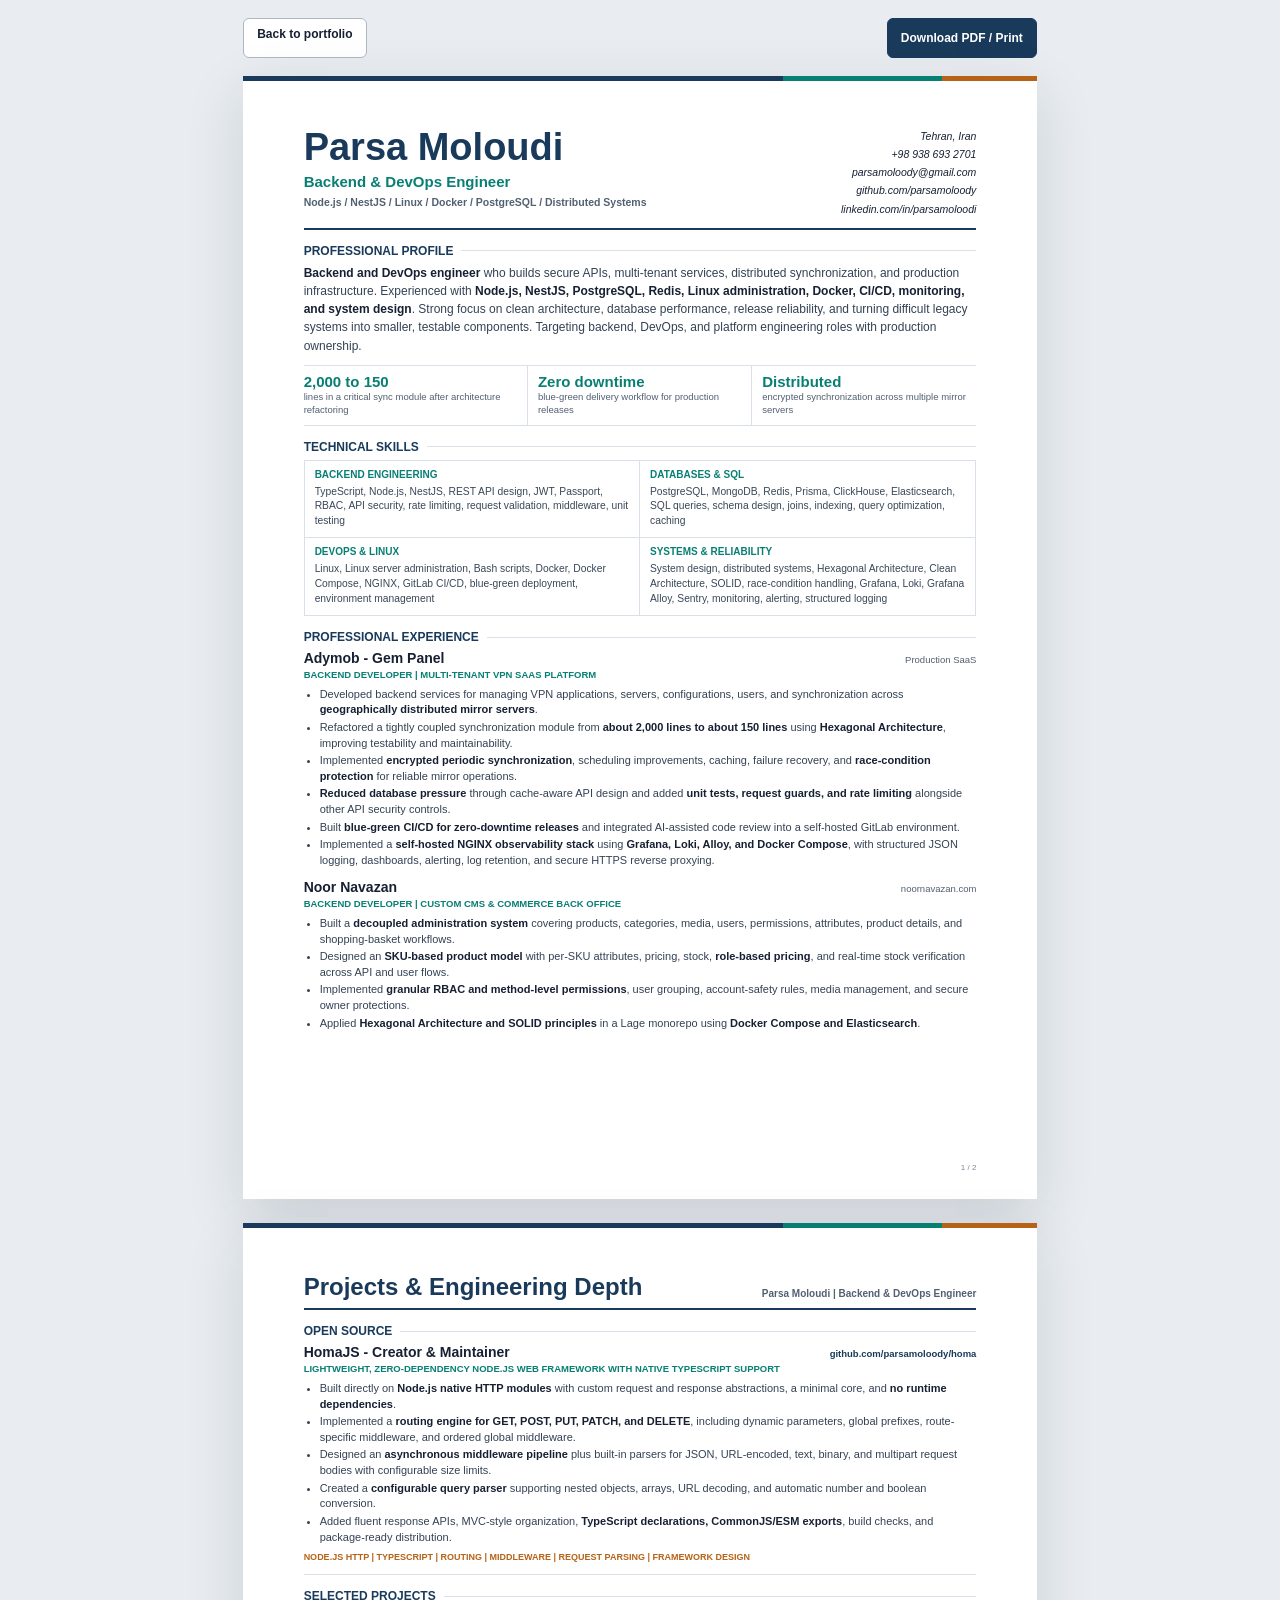
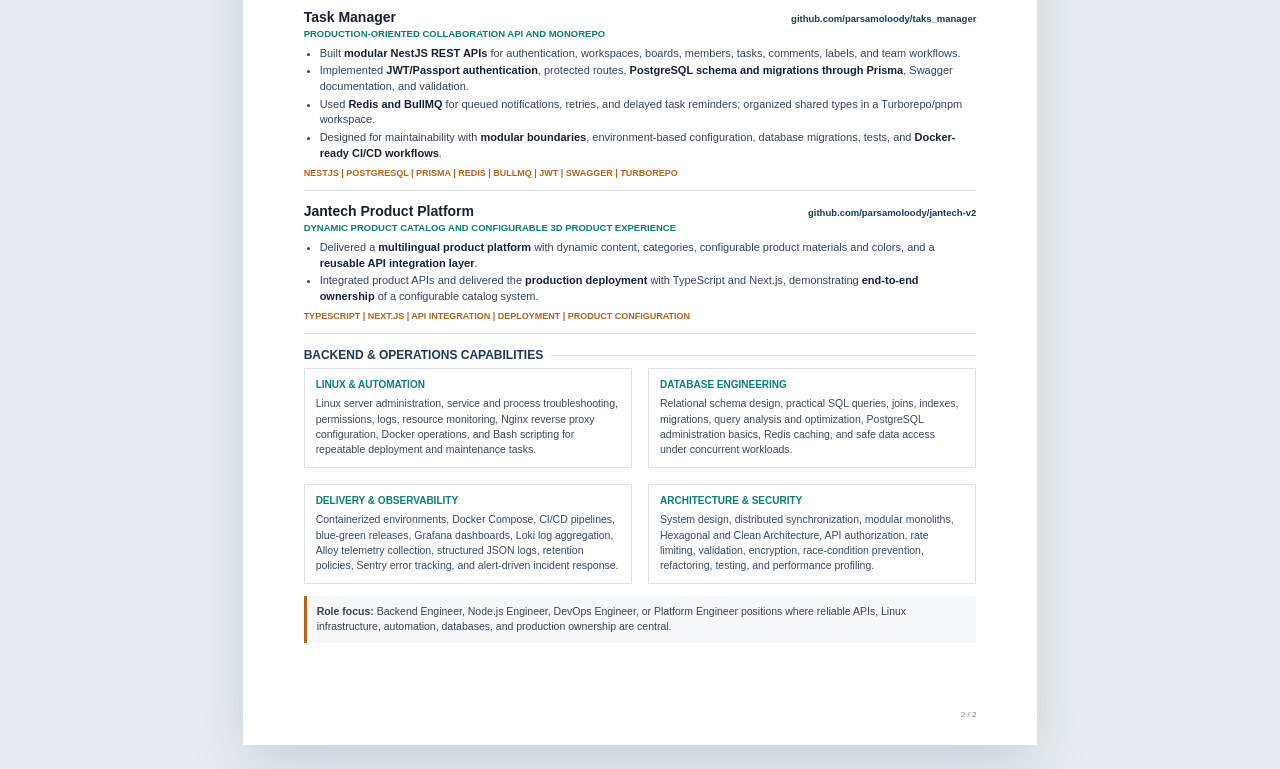
==== commit 798307a5: "Update resume with Grafana observability experience" ====
--- a/resume.html
+++ b/resume.html
@@ -474,11 +474,11 @@
           </div>
           <div class="skill-group">
             <h3>DevOps &amp; Linux</h3>
-            <p>Linux, Linux server administration, Bash scripts, Docker, Docker Compose, Nginx, GitLab CI/CD, blue-green deployment, environment management</p>
+            <p>Linux, Linux server administration, Bash scripts, Docker, Docker Compose, NGINX, GitLab CI/CD, blue-green deployment, environment management</p>
           </div>
           <div class="skill-group">
             <h3>Systems &amp; Reliability</h3>
-            <p>System design, distributed systems, Hexagonal Architecture, Clean Architecture, SOLID, race-condition handling, Sentry, monitoring, alerting, logging</p>
+            <p>System design, distributed systems, Hexagonal Architecture, Clean Architecture, SOLID, race-condition handling, Grafana, Loki, Grafana Alloy, Sentry, monitoring, alerting, structured logging</p>
           </div>
         </div>
       </section>
@@ -499,7 +499,8 @@
             <li>Refactored a tightly coupled synchronization module from <strong>about 2,000 lines to about 150 lines</strong> using <strong>Hexagonal Architecture</strong>, improving testability and maintainability.</li>
             <li>Implemented <strong>encrypted periodic synchronization</strong>, scheduling improvements, caching, failure recovery, and <strong>race-condition protection</strong> for reliable mirror operations.</li>
             <li><strong>Reduced database pressure</strong> through cache-aware API design and added <strong>unit tests, request guards, and rate limiting</strong> alongside other API security controls.</li>
-            <li>Built <strong>blue-green CI/CD for zero-downtime releases</strong> and added Sentry, ClickHouse logs, <strong>infrastructure and container monitoring</strong>, alerts, and AI-assisted code review in self-hosted GitLab.</li>
+            <li>Built <strong>blue-green CI/CD for zero-downtime releases</strong> and integrated AI-assisted code review into a self-hosted GitLab environment.</li>
+            <li>Implemented a <strong>self-hosted NGINX observability stack</strong> using <strong>Grafana, Loki, Alloy, and Docker Compose</strong>, with structured JSON logging, dashboards, alerting, log retention, and secure HTTPS reverse proxying.</li>
           </ul>
         </article>
 
@@ -599,7 +600,7 @@
           </div>
           <div class="support-block">
             <h3>Delivery &amp; Observability</h3>
-            <p>Containerized environments, Docker Compose, CI/CD pipelines, blue-green releases, health and resource monitoring, centralized logs, Sentry error tracking, ClickHouse operational data, and alert-driven incident response.</p>
+            <p>Containerized environments, Docker Compose, CI/CD pipelines, blue-green releases, Grafana dashboards, Loki log aggregation, Alloy telemetry collection, structured JSON logs, retention policies, Sentry error tracking, and alert-driven incident response.</p>
           </div>
           <div class="support-block">
             <h3>Architecture &amp; Security</h3>
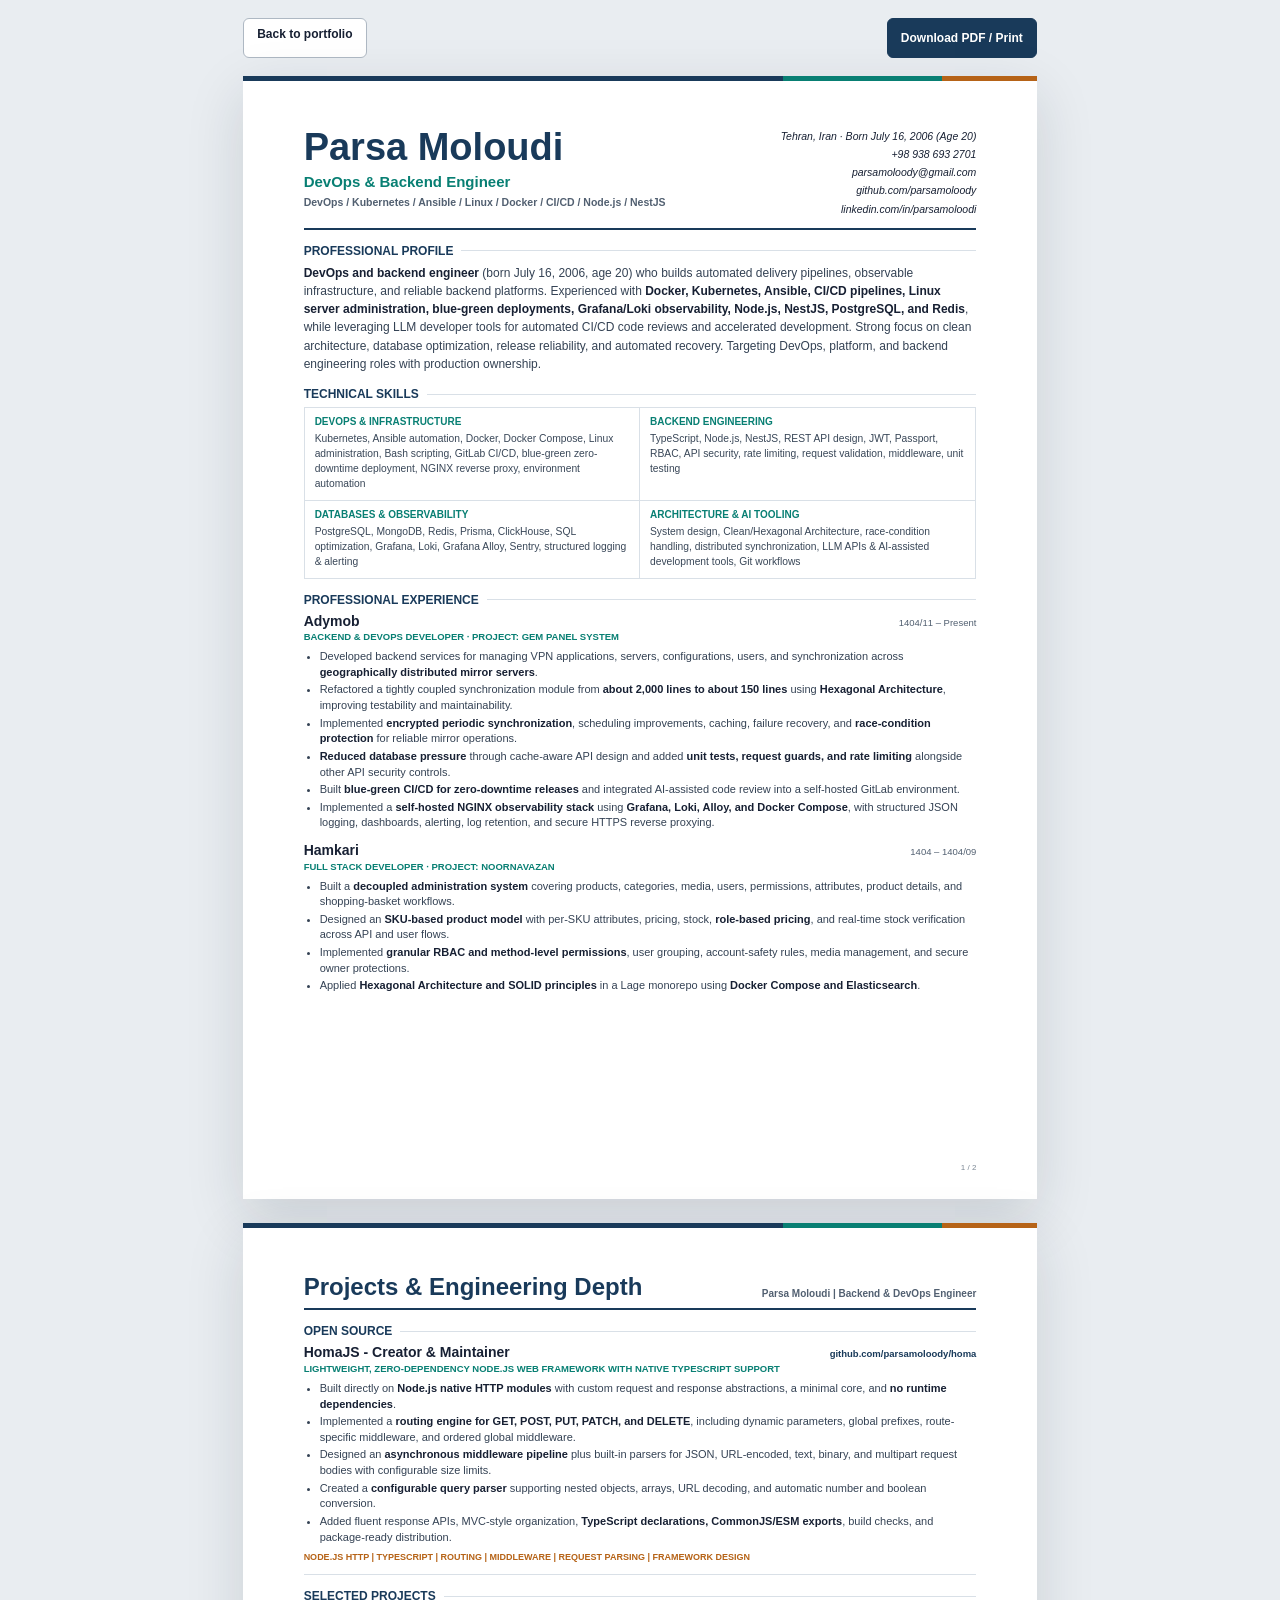
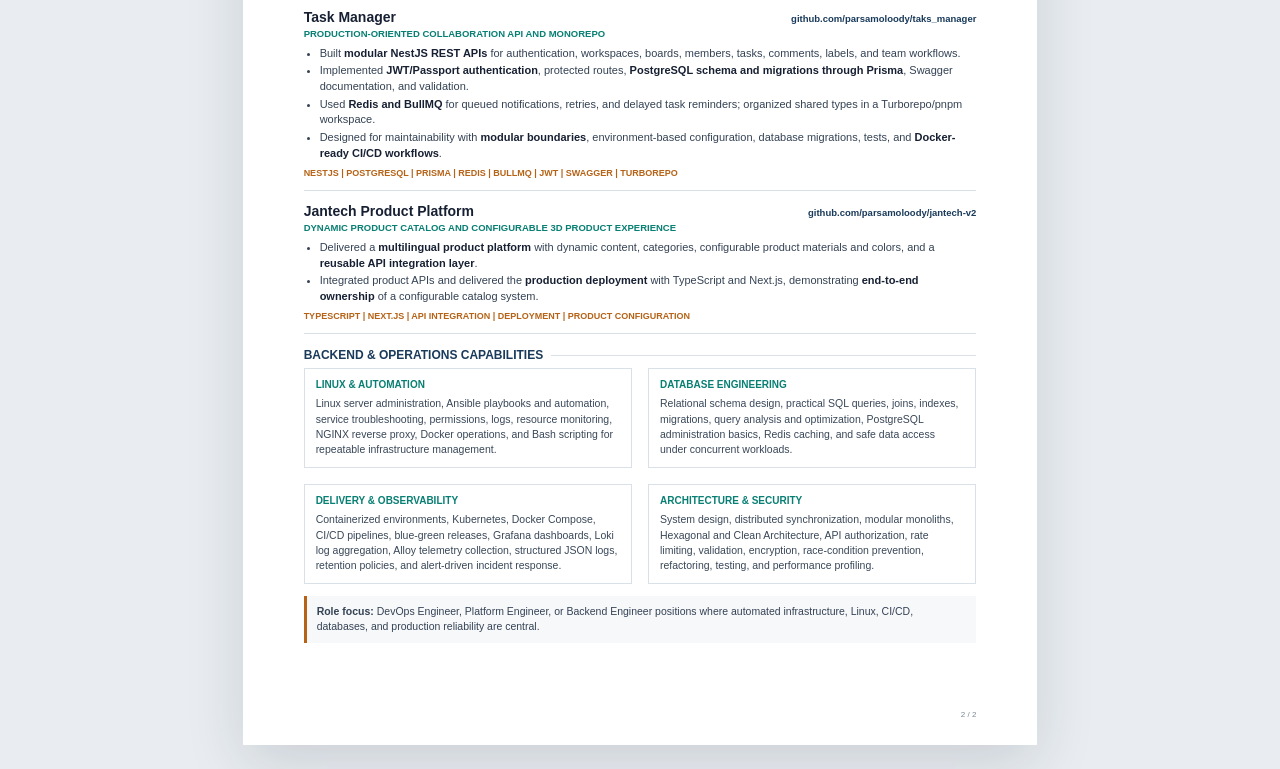
==== commit f4683de1: "Optimize mobile performance, add Soundwave hero, and update experiences & skills" ====
--- a/resume.html
+++ b/resume.html
@@ -3,8 +3,8 @@
 <head>
   <meta charset="UTF-8">
   <meta name="viewport" content="width=device-width, initial-scale=1.0">
-  <meta name="description" content="Resume of Parsa Moloudi, a backend and DevOps engineer specializing in Node.js, NestJS, Linux, Docker, databases, system design, and reliable production systems.">
-  <title>Parsa Moloudi | Backend &amp; DevOps Engineer</title>
+  <meta name="description" content="Resume of Parsa Moloudi (born July 16, 2006, age 20), a DevOps and backend engineer specializing in CI/CD, Docker, Linux, LLMs, Node.js, NestJS, databases, and reliable production systems.">
+  <title>Parsa Moloudi | DevOps &amp; Backend Engineer · LLMs</title>
   <style>
     :root {
       --ink: #172033;
@@ -158,37 +158,6 @@
 
     .summary strong { color: var(--ink); }
 
-    .impact-row {
-      display: grid;
-      grid-template-columns: repeat(3, 1fr);
-      margin-top: 10px;
-      border-block: 1px solid var(--line);
-    }
-
-    .impact {
-      min-width: 0;
-      padding: 8px 10px;
-      border-right: 1px solid var(--line);
-    }
-
-    .impact:first-child { padding-left: 0; }
-    .impact:last-child { padding-right: 0; border-right: 0; }
-
-    .impact strong {
-      display: block;
-      margin-bottom: 2px;
-      color: var(--teal);
-      font-size: 15px;
-      line-height: 1;
-    }
-
-    .impact span {
-      display: block;
-      color: var(--muted);
-      font-size: 9.5px;
-      line-height: 1.35;
-    }
-
     .skill-grid {
       display: grid;
       grid-template-columns: 1fr 1fr;
@@ -387,9 +356,7 @@
 
       .masthead { grid-template-columns: 1fr; gap: 12px; }
       .contact { text-align: left; }
-      .impact-row, .skill-grid, .two-column { grid-template-columns: 1fr; }
-      .impact { border-right: 0; border-bottom: 1px solid var(--line); padding-inline: 0; }
-      .impact:last-child { border-bottom: 0; }
+      .skill-grid, .two-column { grid-template-columns: 1fr; }
       .skill-group { border-right: 0; }
       .skill-group:nth-last-child(2) { border-bottom: 1px solid var(--line); }
       .page-header { align-items: flex-start; flex-direction: column; gap: 5px; }
@@ -438,11 +405,11 @@
       <header class="masthead">
         <div>
           <h1 class="name">Parsa Moloudi</h1>
-          <p class="role">Backend &amp; DevOps Engineer</p>
-          <p class="role-focus">Node.js / NestJS / Linux / Docker / PostgreSQL / Distributed Systems</p>
+          <p class="role">DevOps &amp; Backend Engineer</p>
+          <p class="role-focus">DevOps / Kubernetes / Ansible / Linux / Docker / CI/CD / Node.js / NestJS</p>
         </div>
         <address class="contact">
-          <span>Tehran, Iran</span>
+          <span>Tehran, Iran · Born July 16, 2006 (Age 20)</span>
           <a href="tel:+989386932701">+98 938 693 2701</a>
           <a href="mailto:parsamoloody@gmail.com">parsamoloody@gmail.com</a>
           <a href="https://github.com/parsamoloody">github.com/parsamoloody</a>
@@ -452,33 +419,27 @@
 
       <section class="section">
         <h2 class="section-title">Professional Profile</h2>
-        <p class="summary"><strong>Backend and DevOps engineer</strong> who builds secure APIs, multi-tenant services, distributed synchronization, and production infrastructure. Experienced with <strong>Node.js, NestJS, PostgreSQL, Redis, Linux administration, Docker, CI/CD, monitoring, and system design</strong>. Strong focus on clean architecture, database performance, release reliability, and turning difficult legacy systems into smaller, testable components. Targeting backend, DevOps, and platform engineering roles with production ownership.</p>
-
-        <div class="impact-row" aria-label="Selected impact">
-          <div class="impact"><strong>2,000 to 150</strong><span>lines in a critical sync module after architecture refactoring</span></div>
-          <div class="impact"><strong>Zero downtime</strong><span>blue-green delivery workflow for production releases</span></div>
-          <div class="impact"><strong>Distributed</strong><span>encrypted synchronization across multiple mirror servers</span></div>
-        </div>
+        <p class="summary"><strong>DevOps and backend engineer</strong> (born July 16, 2006, age 20) who builds automated delivery pipelines, observable infrastructure, and reliable backend platforms. Experienced with <strong>Docker, Kubernetes, Ansible, CI/CD pipelines, Linux server administration, blue-green deployments, Grafana/Loki observability, Node.js, NestJS, PostgreSQL, and Redis</strong>, while leveraging LLM developer tools for automated CI/CD code reviews and accelerated development. Strong focus on clean architecture, database optimization, release reliability, and automated recovery. Targeting DevOps, platform, and backend engineering roles with production ownership.</p>
       </section>
 
       <section class="section">
         <h2 class="section-title">Technical Skills</h2>
         <div class="skill-grid">
           <div class="skill-group">
+            <h3>DevOps &amp; Infrastructure</h3>
+            <p>Kubernetes, Ansible automation, Docker, Docker Compose, Linux administration, Bash scripting, GitLab CI/CD, blue-green zero-downtime deployment, NGINX reverse proxy, environment automation</p>
+          </div>
+          <div class="skill-group">
             <h3>Backend Engineering</h3>
             <p>TypeScript, Node.js, NestJS, REST API design, JWT, Passport, RBAC, API security, rate limiting, request validation, middleware, unit testing</p>
           </div>
           <div class="skill-group">
-            <h3>Databases &amp; SQL</h3>
-            <p>PostgreSQL, MongoDB, Redis, Prisma, ClickHouse, Elasticsearch, SQL queries, schema design, joins, indexing, query optimization, caching</p>
+            <h3>Databases &amp; Observability</h3>
+            <p>PostgreSQL, MongoDB, Redis, Prisma, ClickHouse, SQL optimization, Grafana, Loki, Grafana Alloy, Sentry, structured logging &amp; alerting</p>
           </div>
           <div class="skill-group">
-            <h3>DevOps &amp; Linux</h3>
-            <p>Linux, Linux server administration, Bash scripts, Docker, Docker Compose, NGINX, GitLab CI/CD, blue-green deployment, environment management</p>
-          </div>
-          <div class="skill-group">
-            <h3>Systems &amp; Reliability</h3>
-            <p>System design, distributed systems, Hexagonal Architecture, Clean Architecture, SOLID, race-condition handling, Grafana, Loki, Grafana Alloy, Sentry, monitoring, alerting, structured logging</p>
+            <h3>Architecture &amp; AI Tooling</h3>
+            <p>System design, Clean/Hexagonal Architecture, race-condition handling, distributed synchronization, LLM APIs &amp; AI-assisted development tools, Git workflows</p>
           </div>
         </div>
       </section>
@@ -489,10 +450,10 @@
         <article class="entry">
           <div class="entry-head">
             <div>
-              <h3>Adymob - Gem Panel</h3>
-              <p class="entry-meta">Backend Developer | Multi-tenant VPN SaaS Platform</p>
+              <h3>Adymob</h3>
+              <p class="entry-meta">Backend &amp; DevOps Developer · Project: Gem Panel System</p>
             </div>
-            <span class="context">Production SaaS</span>
+            <span class="context">1404/11 – Present</span>
           </div>
           <ul>
             <li>Developed backend services for managing VPN applications, servers, configurations, users, and synchronization across <strong>geographically distributed mirror servers</strong>.</li>
@@ -507,10 +468,10 @@
         <article class="entry">
           <div class="entry-head">
             <div>
-              <h3>Noor Navazan</h3>
-              <p class="entry-meta">Backend Developer | Custom CMS &amp; Commerce Back Office</p>
+              <h3>Hamkari</h3>
+              <p class="entry-meta">Full Stack Developer · Project: Noornavazan</p>
             </div>
-            <span class="context">noornavazan.com</span>
+            <span class="context">1404 – 1404/09</span>
           </div>
           <ul>
             <li>Built a <strong>decoupled administration system</strong> covering products, categories, media, users, permissions, attributes, product details, and shopping-basket workflows.</li>
@@ -592,7 +553,7 @@
         <div class="two-column">
           <div class="support-block">
             <h3>Linux &amp; Automation</h3>
-            <p>Linux server administration, service and process troubleshooting, permissions, logs, resource monitoring, Nginx reverse proxy configuration, Docker operations, and Bash scripting for repeatable deployment and maintenance tasks.</p>
+            <p>Linux server administration, Ansible playbooks and automation, service troubleshooting, permissions, logs, resource monitoring, NGINX reverse proxy, Docker operations, and Bash scripting for repeatable infrastructure management.</p>
           </div>
           <div class="support-block">
             <h3>Database Engineering</h3>
@@ -600,7 +561,7 @@
           </div>
           <div class="support-block">
             <h3>Delivery &amp; Observability</h3>
-            <p>Containerized environments, Docker Compose, CI/CD pipelines, blue-green releases, Grafana dashboards, Loki log aggregation, Alloy telemetry collection, structured JSON logs, retention policies, Sentry error tracking, and alert-driven incident response.</p>
+            <p>Containerized environments, Kubernetes, Docker Compose, CI/CD pipelines, blue-green releases, Grafana dashboards, Loki log aggregation, Alloy telemetry collection, structured JSON logs, retention policies, and alert-driven incident response.</p>
           </div>
           <div class="support-block">
             <h3>Architecture &amp; Security</h3>
@@ -609,7 +570,7 @@
         </div>
       </section>
 
-      <p class="target-line"><strong>Role focus:</strong> Backend Engineer, Node.js Engineer, DevOps Engineer, or Platform Engineer positions where reliable APIs, Linux infrastructure, automation, databases, and production ownership are central.</p>
+      <p class="target-line"><strong>Role focus:</strong> DevOps Engineer, Platform Engineer, or Backend Engineer positions where automated infrastructure, Linux, CI/CD, databases, and production reliability are central.</p>
 
       <span class="page-number">2 / 2</span>
     </article>
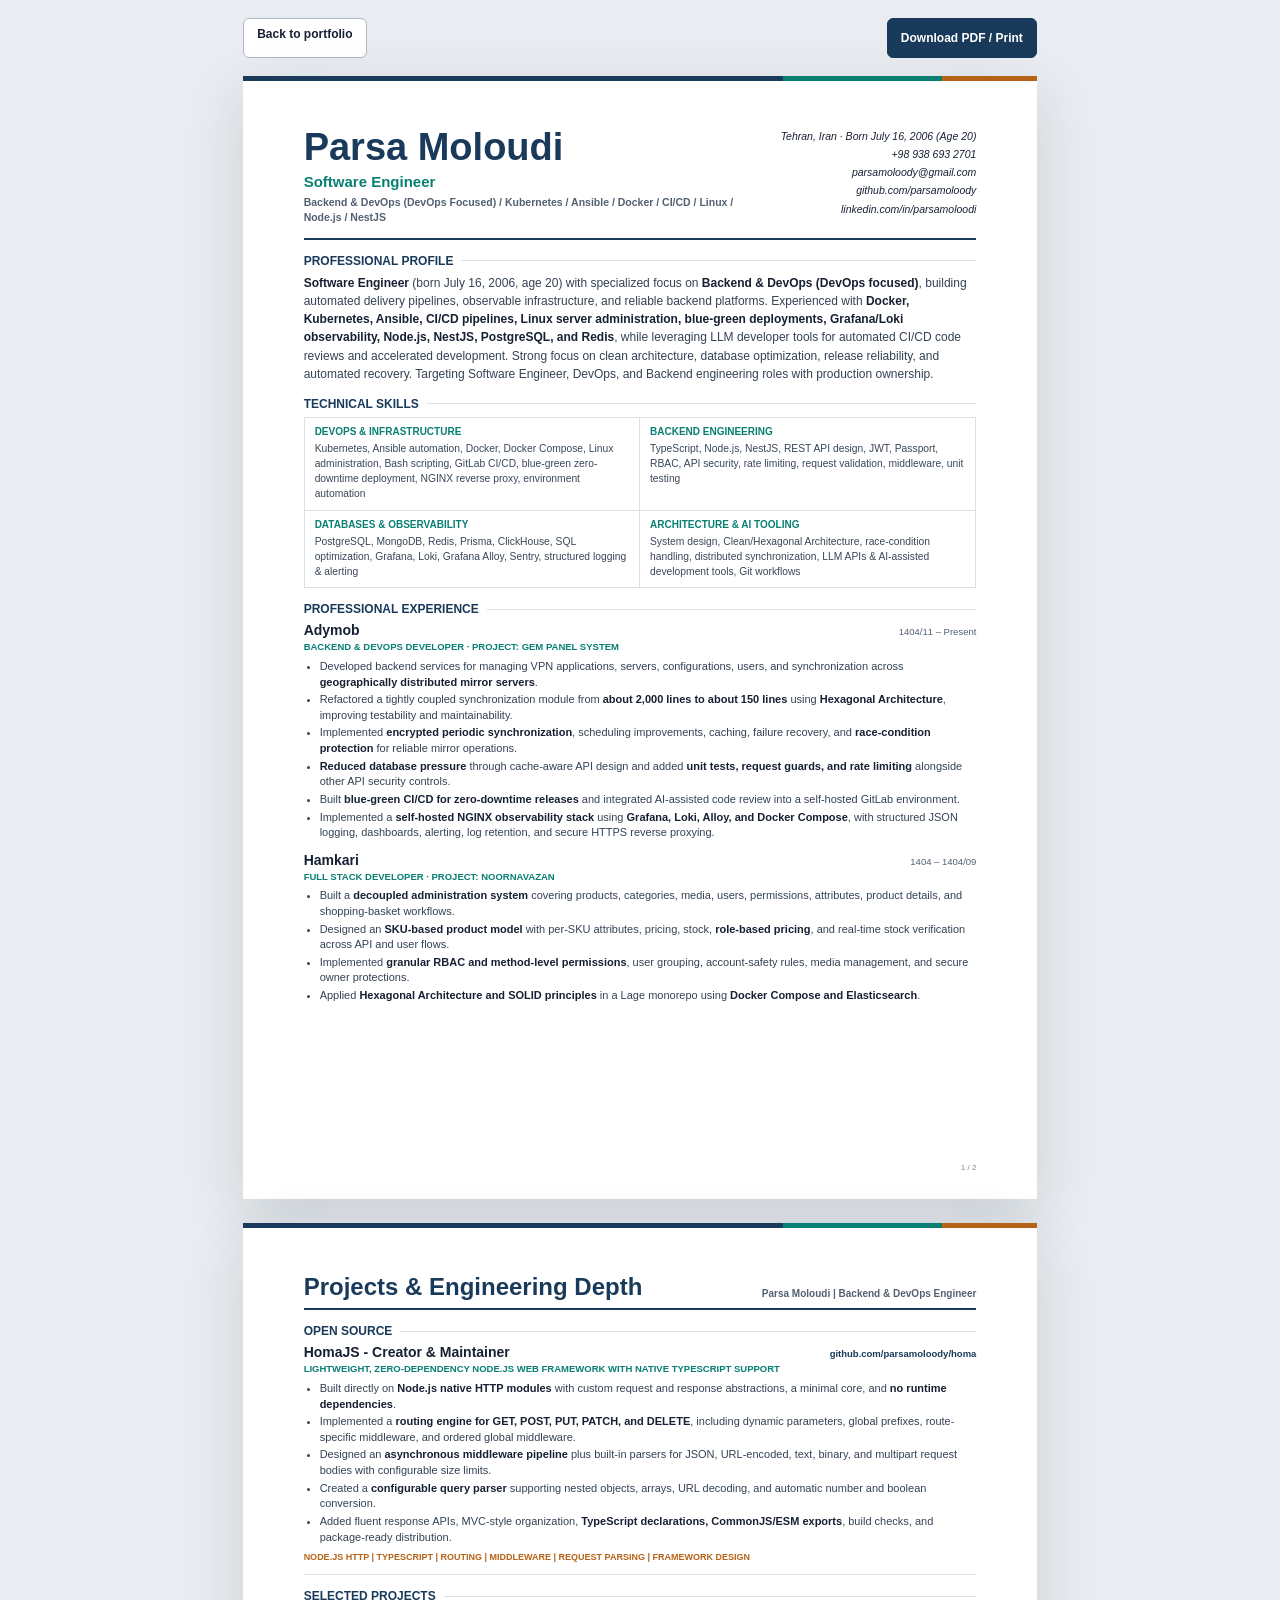
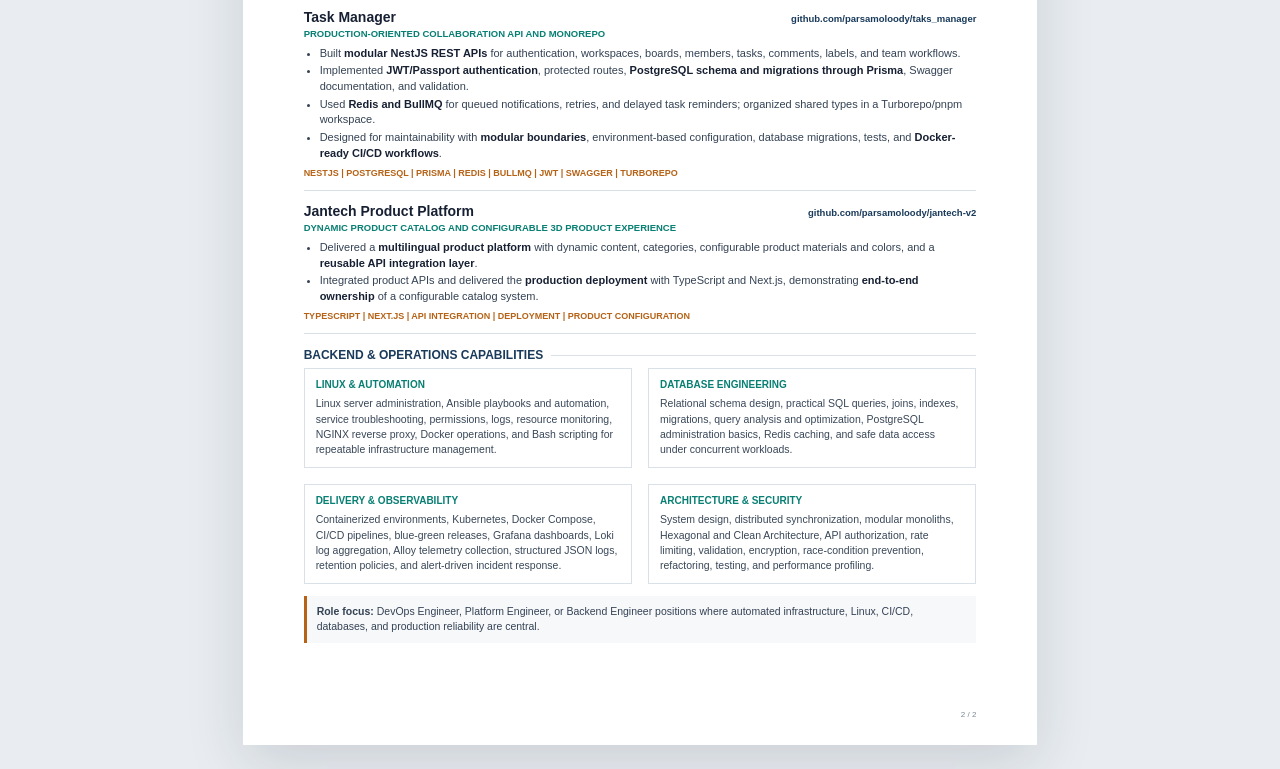
==== commit e9a637af: "add multi language" ====
--- a/resume.html
+++ b/resume.html
@@ -2,9 +2,8 @@
 <html lang="en">
 <head>
   <meta charset="UTF-8">
-  <meta name="viewport" content="width=device-width, initial-scale=1.0">
-  <meta name="description" content="Resume of Parsa Moloudi (born July 16, 2006, age 20), a DevOps and backend engineer specializing in CI/CD, Docker, Linux, LLMs, Node.js, NestJS, databases, and reliable production systems.">
-  <title>Parsa Moloudi | DevOps &amp; Backend Engineer · LLMs</title>
+  <meta name="description" content="Resume of Parsa Moloudi (born July 16, 2006, age 20), Software Engineer specializing in Backend and DevOps (DevOps focused), CI/CD, Docker, Kubernetes, Linux, LLMs, Node.js, NestJS, and scalable production systems.">
+  <title>Parsa Moloudi | Software Engineer · Backend &amp; DevOps</title>
   <style>
     :root {
       --ink: #172033;
@@ -405,8 +404,8 @@
       <header class="masthead">
         <div>
           <h1 class="name">Parsa Moloudi</h1>
-          <p class="role">DevOps &amp; Backend Engineer</p>
-          <p class="role-focus">DevOps / Kubernetes / Ansible / Linux / Docker / CI/CD / Node.js / NestJS</p>
+          <p class="role">Software Engineer</p>
+          <p class="role-focus">Backend &amp; DevOps (DevOps Focused) / Kubernetes / Ansible / Docker / CI/CD / Linux / Node.js / NestJS</p>
         </div>
         <address class="contact">
           <span>Tehran, Iran · Born July 16, 2006 (Age 20)</span>
@@ -419,7 +418,7 @@
 
       <section class="section">
         <h2 class="section-title">Professional Profile</h2>
-        <p class="summary"><strong>DevOps and backend engineer</strong> (born July 16, 2006, age 20) who builds automated delivery pipelines, observable infrastructure, and reliable backend platforms. Experienced with <strong>Docker, Kubernetes, Ansible, CI/CD pipelines, Linux server administration, blue-green deployments, Grafana/Loki observability, Node.js, NestJS, PostgreSQL, and Redis</strong>, while leveraging LLM developer tools for automated CI/CD code reviews and accelerated development. Strong focus on clean architecture, database optimization, release reliability, and automated recovery. Targeting DevOps, platform, and backend engineering roles with production ownership.</p>
+        <p class="summary"><strong>Software Engineer</strong> (born July 16, 2006, age 20) with specialized focus on <strong>Backend &amp; DevOps (DevOps focused)</strong>, building automated delivery pipelines, observable infrastructure, and reliable backend platforms. Experienced with <strong>Docker, Kubernetes, Ansible, CI/CD pipelines, Linux server administration, blue-green deployments, Grafana/Loki observability, Node.js, NestJS, PostgreSQL, and Redis</strong>, while leveraging LLM developer tools for automated CI/CD code reviews and accelerated development. Strong focus on clean architecture, database optimization, release reliability, and automated recovery. Targeting Software Engineer, DevOps, and Backend engineering roles with production ownership.</p>
       </section>
 
       <section class="section">
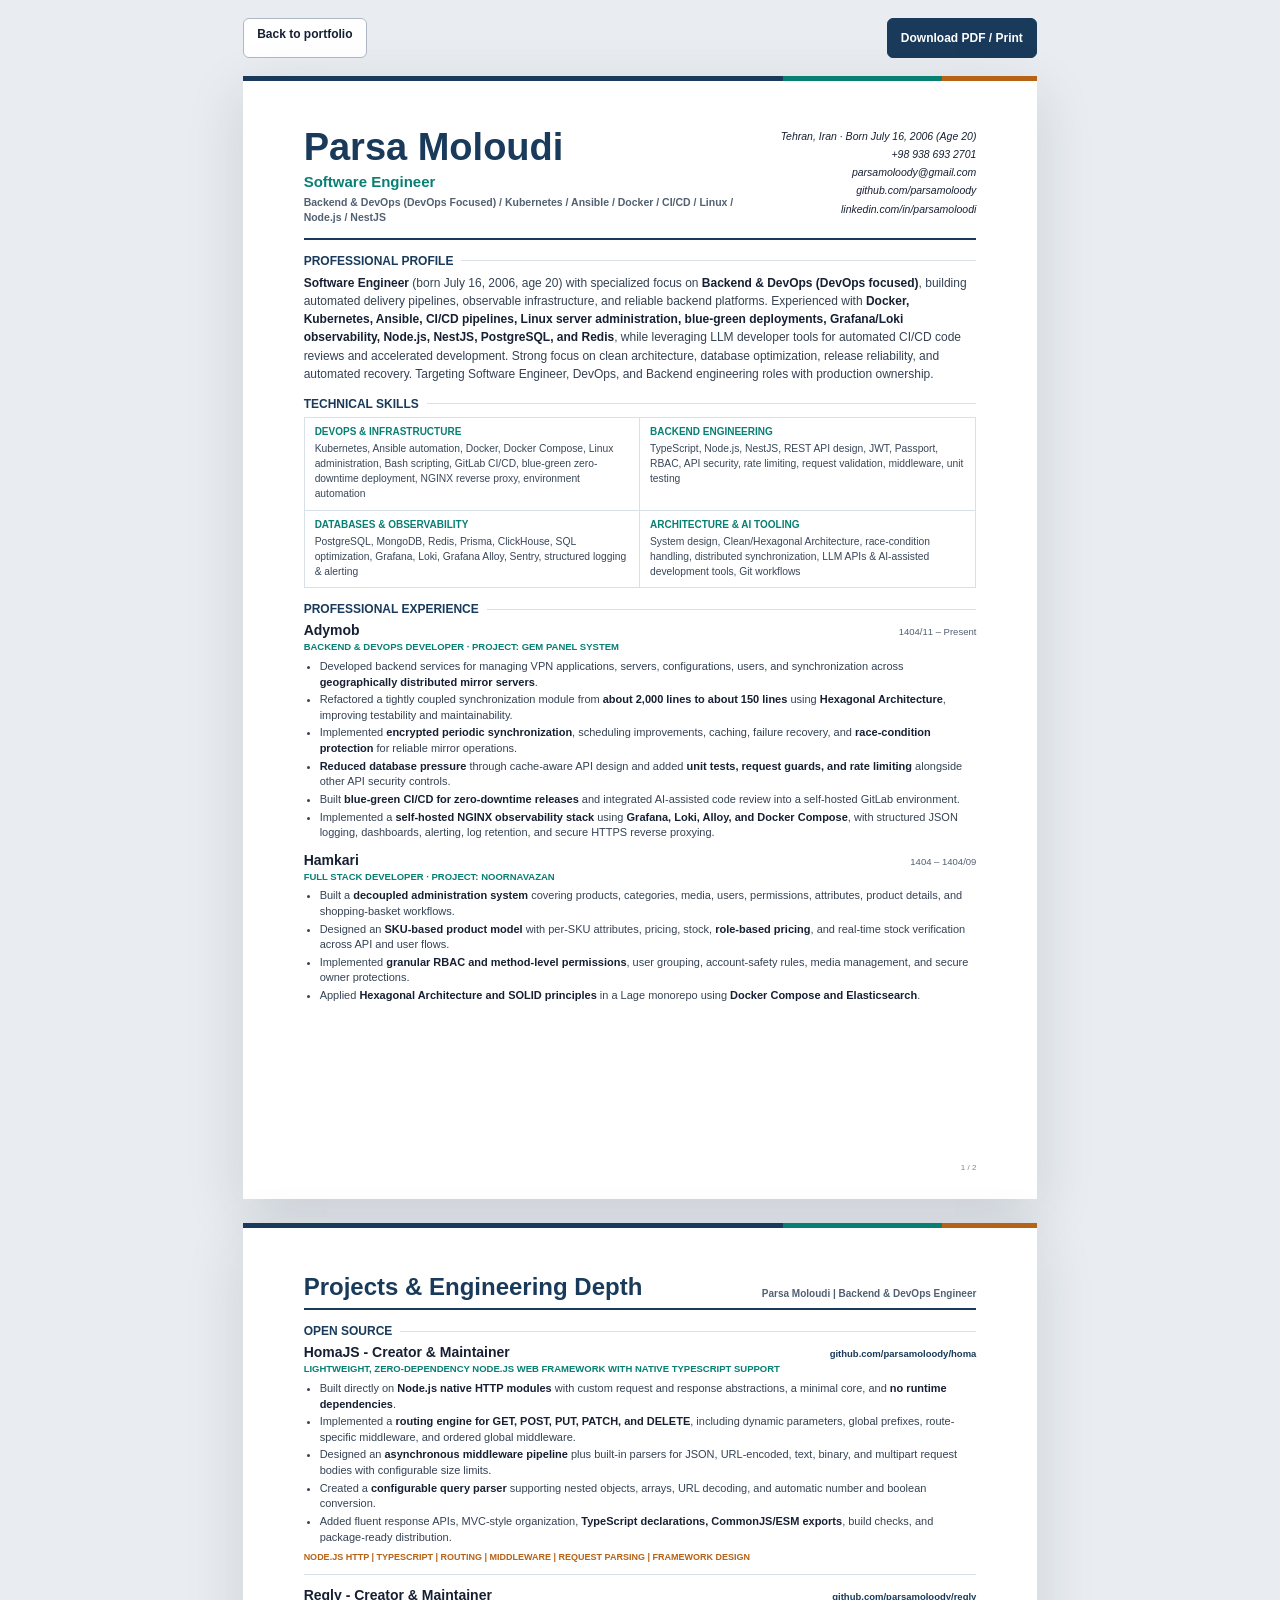
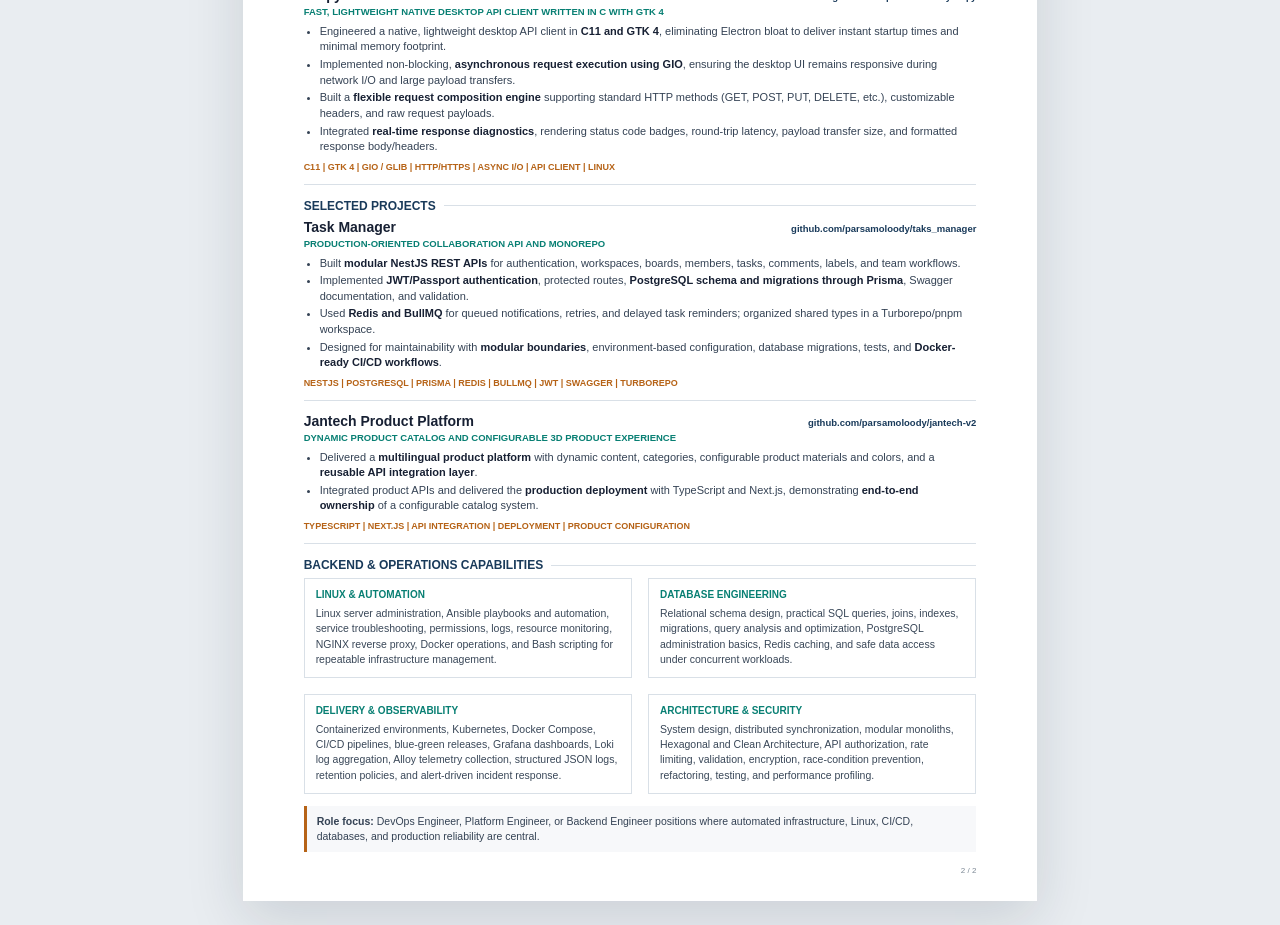
==== commit e9ad082b: "Add Reqly project to resume" ====
--- a/resume.html
+++ b/resume.html
@@ -509,6 +509,23 @@
           </ul>
           <p class="tech-line">NODE.JS HTTP | TYPESCRIPT | ROUTING | MIDDLEWARE | REQUEST PARSING | FRAMEWORK DESIGN</p>
         </article>
+
+        <article class="project">
+          <div class="project-title">
+            <div>
+              <h3>Reqly - Creator &amp; Maintainer</h3>
+              <p class="project-meta">Fast, lightweight native desktop API client written in C with GTK 4</p>
+            </div>
+            <a class="project-link" href="https://github.com/parsamoloody/reqly">github.com/parsamoloody/reqly</a>
+          </div>
+          <ul>
+            <li>Engineered a native, lightweight desktop API client in <strong>C11 and GTK 4</strong>, eliminating Electron bloat to deliver instant startup times and minimal memory footprint.</li>
+            <li>Implemented non-blocking, <strong>asynchronous request execution using GIO</strong>, ensuring the desktop UI remains responsive during network I/O and large payload transfers.</li>
+            <li>Built a <strong>flexible request composition engine</strong> supporting standard HTTP methods (GET, POST, PUT, DELETE, etc.), customizable headers, and raw request payloads.</li>
+            <li>Integrated <strong>real-time response diagnostics</strong>, rendering status code badges, round-trip latency, payload transfer size, and formatted response body/headers.</li>
+          </ul>
+          <p class="tech-line">C11 | GTK 4 | GIO / GLIB | HTTP/HTTPS | ASYNC I/O | API CLIENT | LINUX</p>
+        </article>
       </section>
 
       <section class="section">
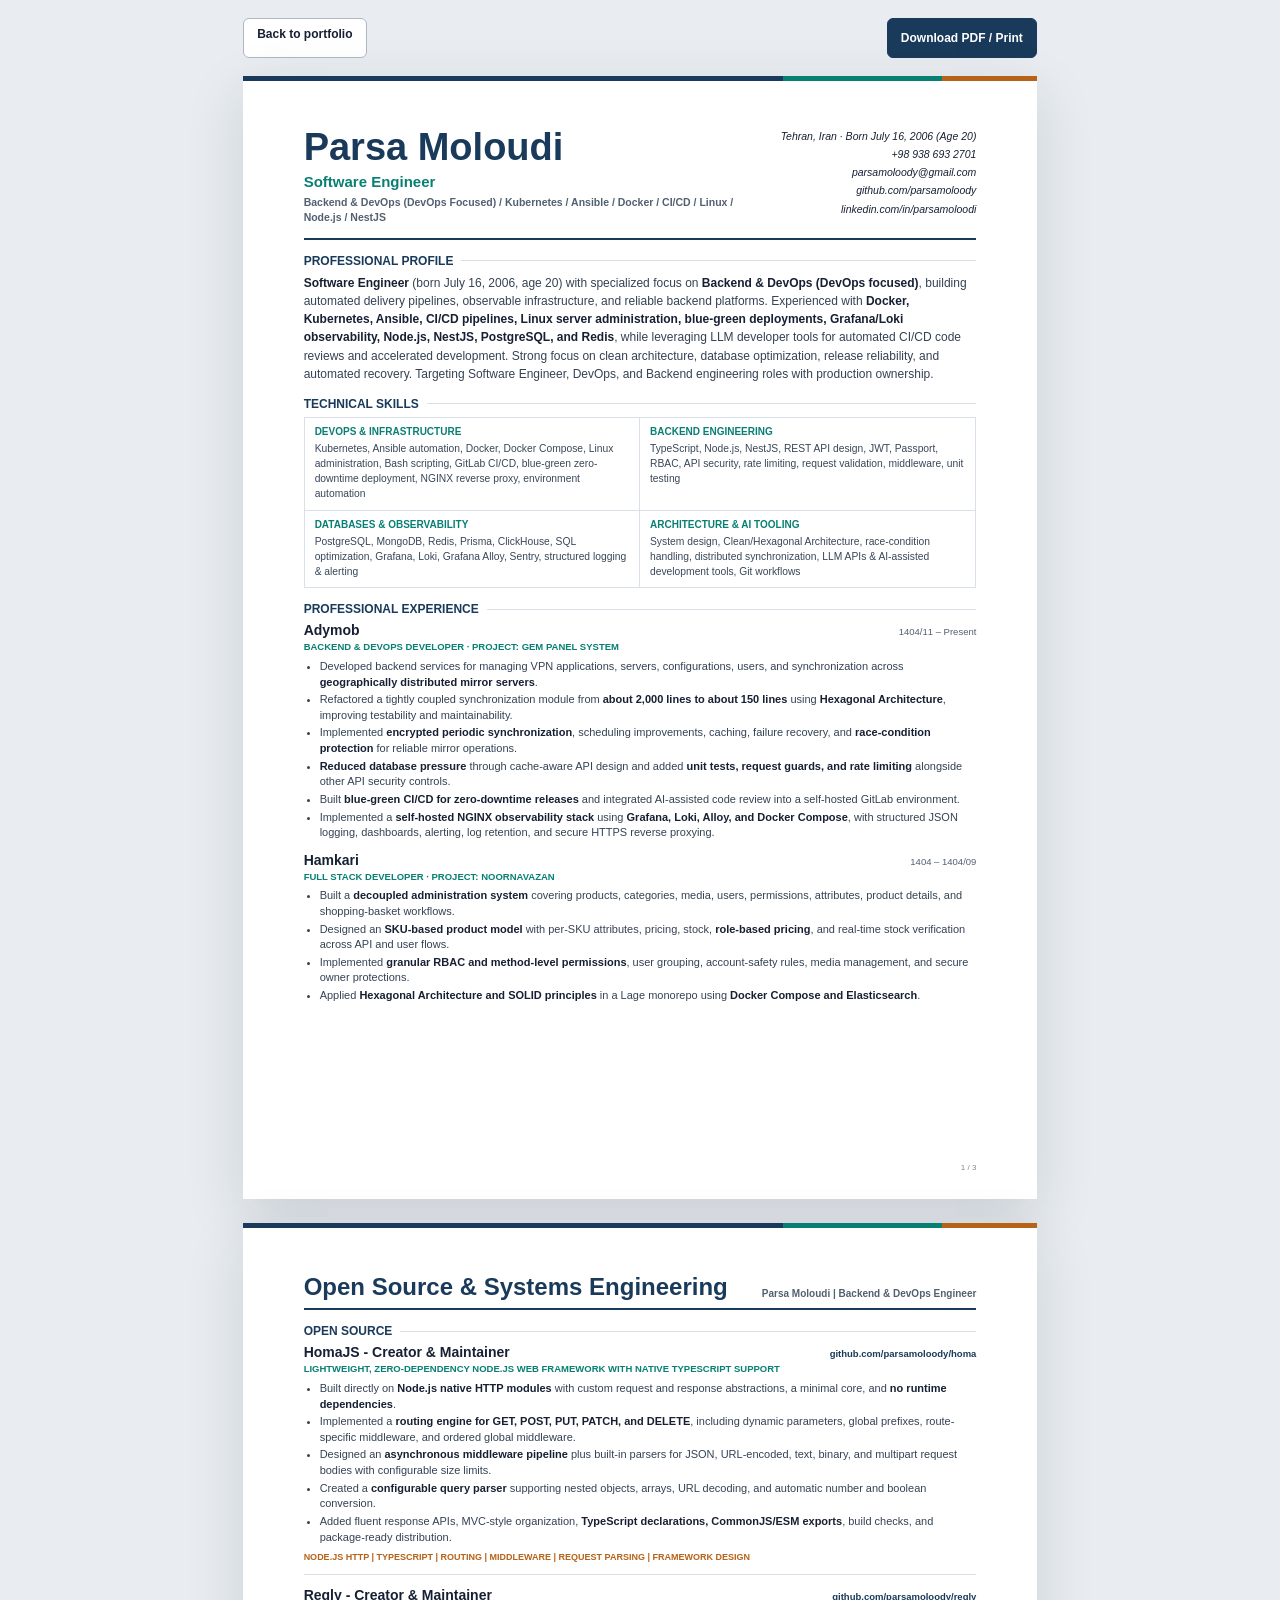
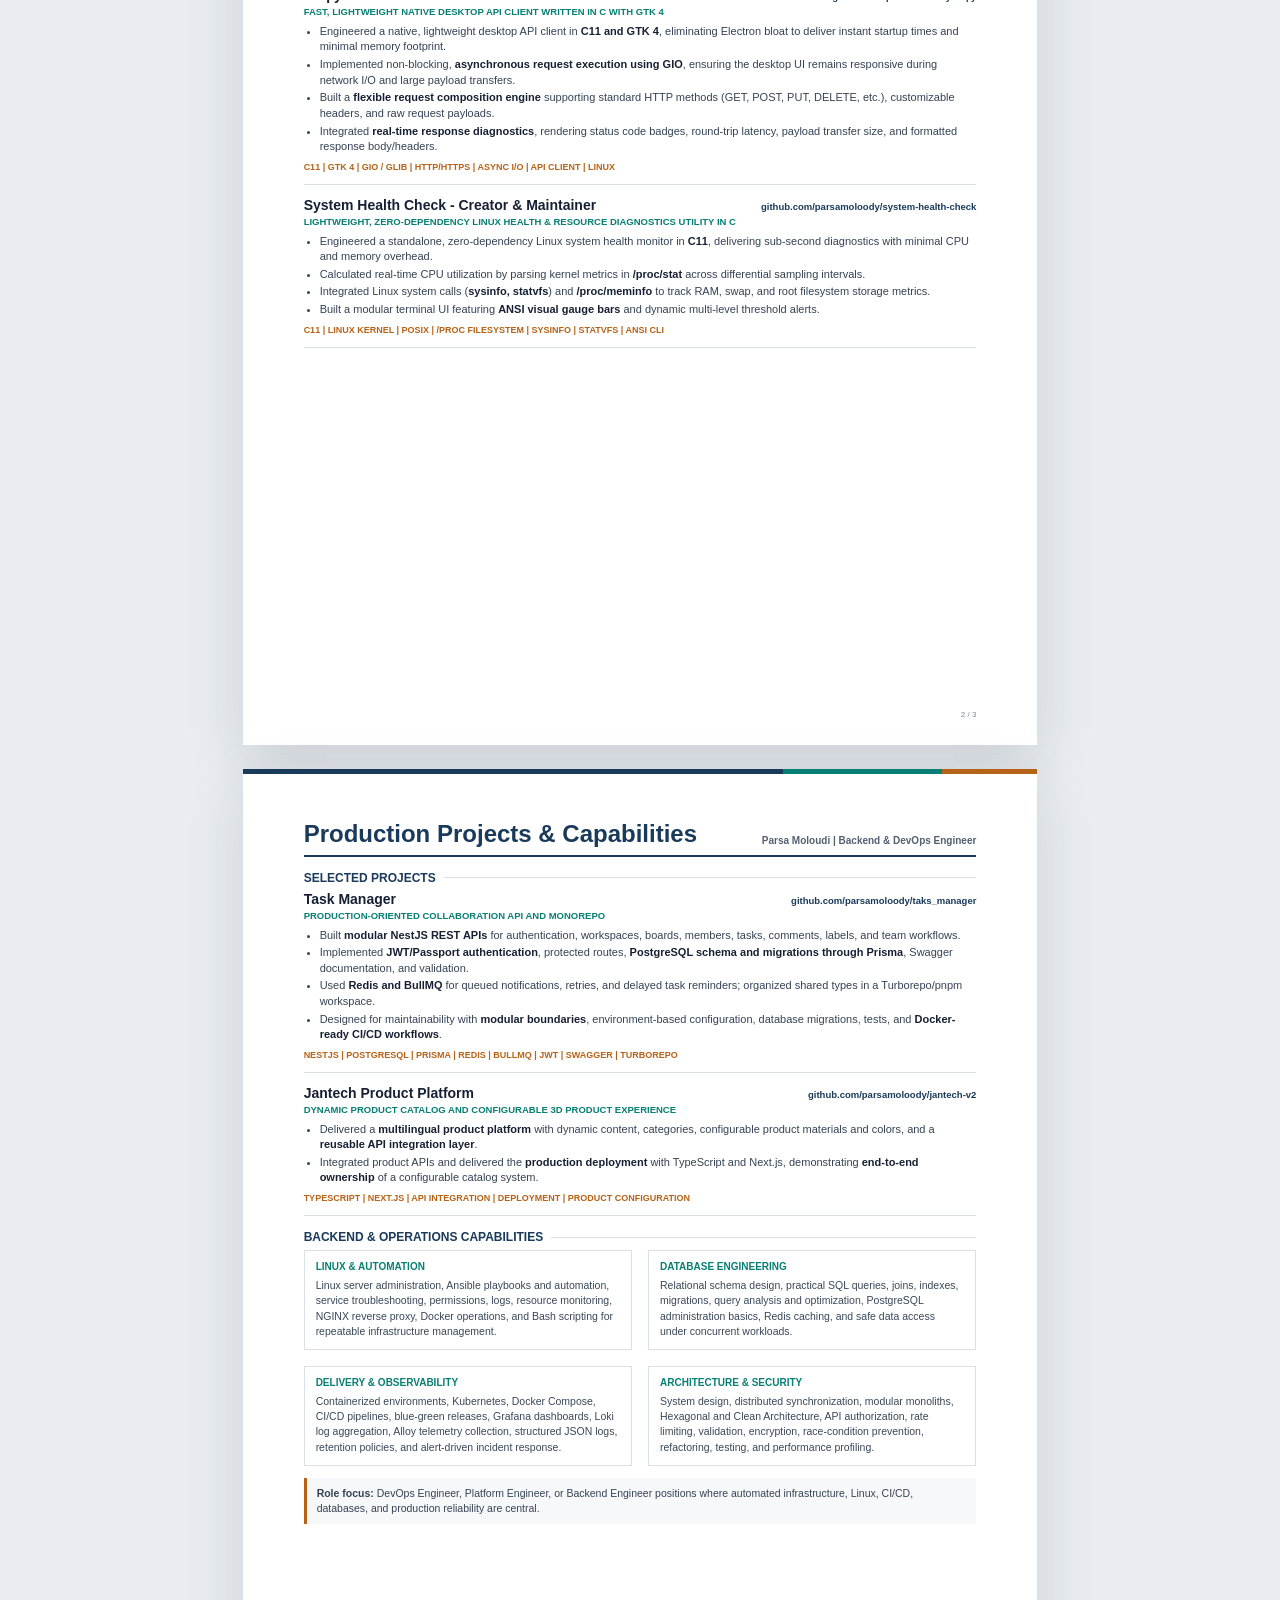
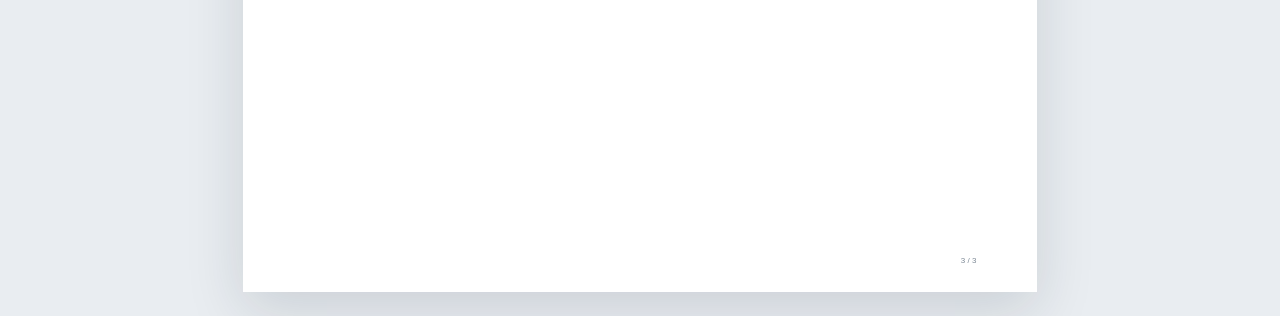
==== commit 13229f20: "Add system-health-check project and expand resume to 3 pages" ====
--- a/resume.html
+++ b/resume.html
@@ -481,12 +481,12 @@
         </article>
       </section>
 
-      <span class="page-number">1 / 2</span>
+      <span class="page-number">1 / 3</span>
     </article>
 
     <article class="sheet" aria-label="Resume page 2">
       <header class="page-header">
-        <h1>Projects &amp; Engineering Depth</h1>
+        <h1>Open Source &amp; Systems Engineering</h1>
         <p>Parsa Moloudi | Backend &amp; DevOps Engineer</p>
       </header>
 
@@ -526,7 +526,33 @@
           </ul>
           <p class="tech-line">C11 | GTK 4 | GIO / GLIB | HTTP/HTTPS | ASYNC I/O | API CLIENT | LINUX</p>
         </article>
+
+        <article class="project">
+          <div class="project-title">
+            <div>
+              <h3>System Health Check - Creator &amp; Maintainer</h3>
+              <p class="project-meta">Lightweight, zero-dependency Linux health &amp; resource diagnostics utility in C</p>
+            </div>
+            <a class="project-link" href="https://github.com/parsamoloody/system-health-check">github.com/parsamoloody/system-health-check</a>
+          </div>
+          <ul>
+            <li>Engineered a standalone, zero-dependency Linux system health monitor in <strong>C11</strong>, delivering sub-second diagnostics with minimal CPU and memory overhead.</li>
+            <li>Calculated real-time CPU utilization by parsing kernel metrics in <strong>/proc/stat</strong> across differential sampling intervals.</li>
+            <li>Integrated Linux system calls (<strong>sysinfo, statvfs</strong>) and <strong>/proc/meminfo</strong> to track RAM, swap, and root filesystem storage metrics.</li>
+            <li>Built a modular terminal UI featuring <strong>ANSI visual gauge bars</strong> and dynamic multi-level threshold alerts.</li>
+          </ul>
+          <p class="tech-line">C11 | LINUX KERNEL | POSIX | /PROC FILESYSTEM | SYSINFO | STATVFS | ANSI CLI</p>
+        </article>
       </section>
+
+      <span class="page-number">2 / 3</span>
+    </article>
+
+    <article class="sheet" aria-label="Resume page 3">
+      <header class="page-header">
+        <h1>Production Projects &amp; Capabilities</h1>
+        <p>Parsa Moloudi | Backend &amp; DevOps Engineer</p>
+      </header>
 
       <section class="section">
         <h2 class="section-title">Selected Projects</h2>
@@ -588,7 +614,7 @@
 
       <p class="target-line"><strong>Role focus:</strong> DevOps Engineer, Platform Engineer, or Backend Engineer positions where automated infrastructure, Linux, CI/CD, databases, and production reliability are central.</p>
 
-      <span class="page-number">2 / 2</span>
+      <span class="page-number">3 / 3</span>
     </article>
   </main>
 </body>
